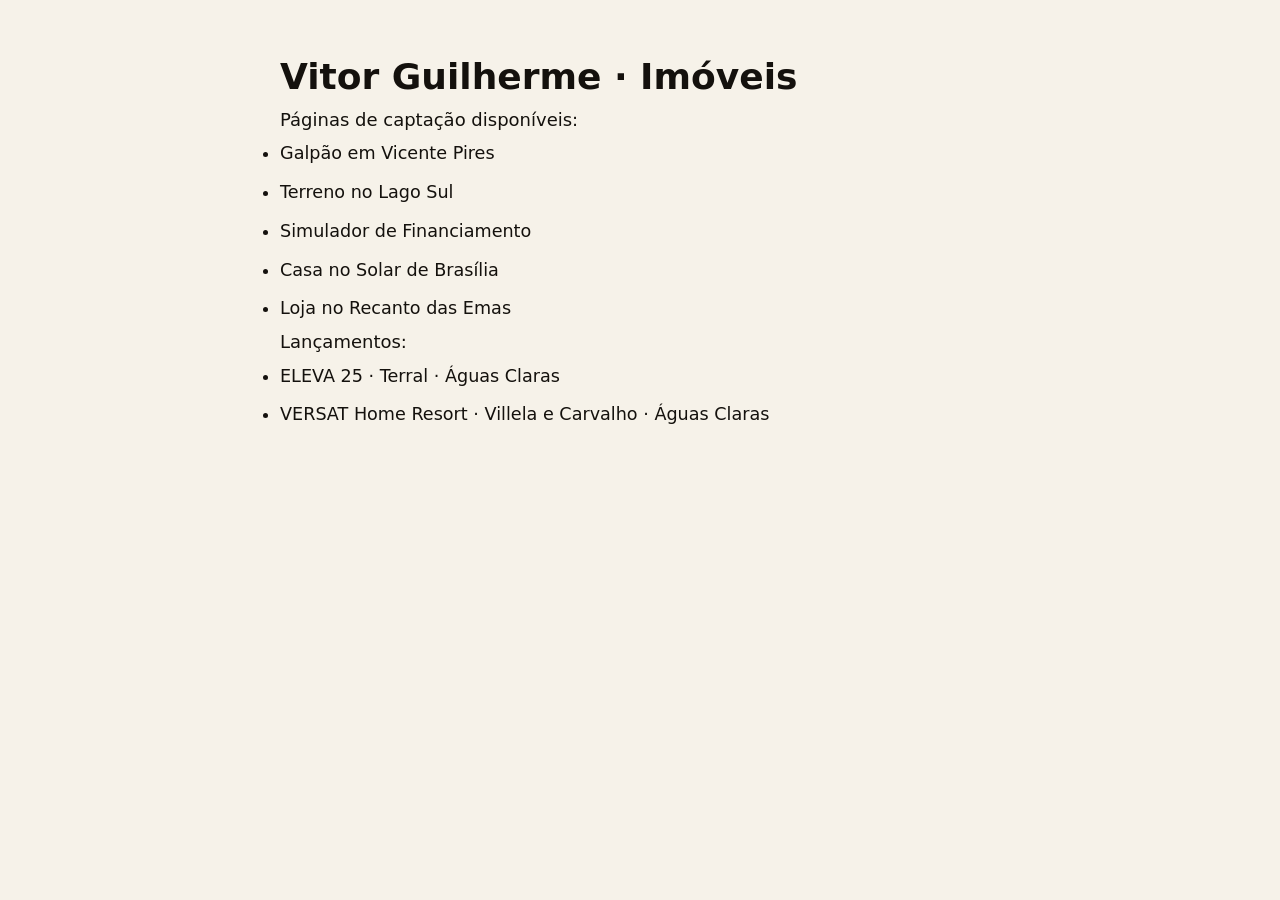
==== index.html @ 9a040f08 "LPs: mapa embed em Lago Sul/Galpao/Loja/Casa Solar + remover travessoes (—) de todas - Localizacao c" ====
<!DOCTYPE html>
<html lang="pt-BR">
<head>
  <meta charset="UTF-8">
  <meta name="viewport" content="width=device-width, initial-scale=1.0">
  <title>Vitor Guilherme · Imóveis | Landing Pages</title>
  <link rel="stylesheet" href="assets/styles.css">
</head>
<body style="max-width:760px;margin:0 auto;padding:48px 20px;font-family:'Inter',system-ui,sans-serif">
  <h1>Vitor Guilherme · Imóveis</h1>
  <p>Páginas de captação disponíveis:</p>
  <ul style="line-height:2.2;font-size:1.1rem">
    <li><a href="galpao-vicente-pires/">Galpão em Vicente Pires</a></li>
    <li><a href="terreno-lago-sul/">Terreno no Lago Sul</a></li>
    <li><a href="simulador-financiamento/">Simulador de Financiamento</a></li>
    <li><a href="casa-solar-de-brasilia/">Casa no Solar de Brasília</a></li>
    <li><a href="loja-recanto-das-emas/">Loja no Recanto das Emas</a></li>
  </ul>
  <p>Lançamentos:</p>
  <ul style="line-height:2.2;font-size:1.1rem">
    <li><a href="eleva-25/">ELEVA 25 · Terral · Águas Claras</a></li>
    <li><a href="versat/">VERSAT Home Resort · Villela e Carvalho · Águas Claras</a></li>
  </ul>
</body>
</html>
---- assets/styles.css ----
/* =========================================================================
   Vitor Guilherme — Imóveis de Brasília · Design System (Apt.vc-style LP)
   Editorial / alto padrão. Ink + cream + bronze. Mobile-first.
   Fonts: Playfair Display (display serif, alto padrão) + Inter (body).
   ========================================================================= */

:root {
  --ink:        #14110d;
  --ink-2:      #221d16;
  --cream:      #f6f2e9;
  --cream-2:    #efe7d7;
  --sand:       #e7dcc6;
  --bronze:     #b0834b;
  --bronze-2:   #caa46a;
  --bronze-ink: #6b4e26;
  --line:       rgba(20,17,13,.12);
  --line-soft:  rgba(20,17,13,.07);
  --wa:         #25d366;
  --wa-dark:    #128c7e;
  --shadow:     0 24px 60px -28px rgba(20,17,13,.45);
  --radius:     18px;
  --maxw:       1180px;
  --ease:       cubic-bezier(.22,.61,.36,1);
  --font-body:  "Inter", ui-sans-serif, system-ui, sans-serif;
  --font-disp:  "Playfair Display", Georgia, "Times New Roman", serif;
}

* { box-sizing: border-box; margin: 0; padding: 0; }
html { scroll-behavior: smooth; -webkit-text-size-adjust: 100%; }
body {
  font-family: var(--font-body);
  color: var(--ink);
  background: var(--cream);
  line-height: 1.6;
  font-size: 17px;
  overflow-x: hidden;
  -webkit-font-smoothing: antialiased;
}
img { max-width: 100%; display: block; }
a { color: inherit; text-decoration: none; }

.wrap { width: 100%; max-width: var(--maxw); margin: 0 auto; padding: 0 22px; }

/* --- Typography --- */
.display { font-family: var(--font-disp); font-weight: 600; line-height: 1.02; letter-spacing: -.01em; }
.eyebrow {
  font-size: .72rem; letter-spacing: .32em; text-transform: uppercase;
  font-weight: 700; color: var(--bronze-ink);
}
.eyebrow.on-dark { color: var(--bronze-2); }
h2.section-title { font-family: var(--font-disp); font-weight: 600; font-size: clamp(1.9rem, 5vw, 3rem); line-height: 1.05; letter-spacing: -.015em; }
.lead { font-size: clamp(1.05rem, 2.4vw, 1.25rem); color: #4c453a; max-width: 60ch; }

/* --- Top bar --- */
.topbar {
  position: fixed; top: 0; left: 0; right: 0; z-index: 60;
  display: flex; align-items: center; justify-content: space-between;
  padding: 14px 22px;
  transition: background .4s var(--ease), box-shadow .4s var(--ease), padding .4s var(--ease);
}
.topbar .brand { font-family: var(--font-disp); font-weight: 600; font-size: 1.15rem; color: #fff; letter-spacing: -.01em; }
.topbar .brand small { display:block; font-family: var(--font-body); font-weight: 600; font-size:.6rem; letter-spacing:.28em; text-transform:uppercase; opacity:.8; }
.topbar.scrolled { background: rgba(246,242,233,.92); backdrop-filter: blur(12px); box-shadow: 0 1px 0 var(--line); padding: 10px 22px; }
.topbar.scrolled .brand { color: var(--ink); }
.topbar .top-cta {
  font-size: .82rem; font-weight: 700; letter-spacing:.02em;
  color: #fff; border: 1px solid rgba(255,255,255,.55); padding: 8px 16px; border-radius: 100px;
  transition: all .3s var(--ease);
}
.topbar.scrolled .top-cta { color: var(--ink); border-color: var(--line); }
.topbar .top-cta:hover { background: var(--bronze); border-color: var(--bronze); color:#fff; }

/* --- Hero --- */
.hero {
  position: relative; min-height: 100svh; display: flex; align-items: flex-end;
  color: #fff; overflow: hidden;
  background: var(--ink);
}
.hero__bg {
  position: absolute; inset: 0; z-index: 0;
  background-size: cover; background-position: center;
  transform: scale(1.06); animation: heroZoom 18s var(--ease) forwards;
}
/* fallback gradient "photo" quando não houver imagem real */
.hero__bg.placeholder {
  background:
    radial-gradient(120% 90% at 75% 15%, rgba(202,164,106,.32), transparent 55%),
    radial-gradient(90% 80% at 20% 90%, rgba(20,17,13,.9), transparent 60%),
    linear-gradient(160deg, #2a2016 0%, #14110d 55%, #0d0b08 100%);
}
@keyframes heroZoom { to { transform: scale(1); } }
.hero__scrim {
  position: absolute; inset: 0; z-index: 1;
  background: linear-gradient(180deg, rgba(10,8,6,.55) 0%, rgba(10,8,6,.15) 35%, rgba(10,8,6,.35) 65%, rgba(10,8,6,.92) 100%);
}
.hero__inner { position: relative; z-index: 2; width: 100%; padding-bottom: clamp(40px, 9vh, 96px); padding-top: 120px; }
.hero .badge {
  display: inline-flex; align-items: center; gap: 8px;
  background: rgba(255,255,255,.1); border: 1px solid rgba(255,255,255,.2);
  padding: 7px 14px; border-radius: 100px; font-size: .74rem; font-weight: 700; letter-spacing: .06em;
  backdrop-filter: blur(6px); margin-bottom: 22px;
}
.hero .badge .dot { width: 7px; height: 7px; border-radius: 50%; background: var(--bronze-2); box-shadow: 0 0 0 4px rgba(202,164,106,.25); }
.hero h1 { font-family: var(--font-disp); font-weight: 600; font-size: clamp(2.6rem, 8.5vw, 5.4rem); line-height: .98; letter-spacing: -.02em; max-width: 15ch; text-wrap: balance; }
.hero .sub { margin-top: 20px; font-size: clamp(1.05rem, 2.6vw, 1.3rem); max-width: 46ch; color: rgba(255,255,255,.86); }
.hero .price-tag { margin-top: 26px; display: flex; align-items: baseline; gap: 12px; flex-wrap: wrap; }
.hero .price-tag .from { font-size: .8rem; letter-spacing: .14em; text-transform: uppercase; opacity: .75; }
.hero .price-tag .val { font-family: var(--font-disp); font-size: clamp(1.8rem, 5vw, 2.6rem); font-weight: 600; color: var(--bronze-2); }
.hero .hero-actions { margin-top: 32px; display: flex; gap: 14px; flex-wrap: wrap; }

.stagger > * { opacity: 0; transform: translateY(24px); animation: rise .9s var(--ease) forwards; }
.stagger > *:nth-child(1){ animation-delay:.05s } .stagger > *:nth-child(2){ animation-delay:.18s }
.stagger > *:nth-child(3){ animation-delay:.31s } .stagger > *:nth-child(4){ animation-delay:.44s }
.stagger > *:nth-child(5){ animation-delay:.57s } .stagger > *:nth-child(6){ animation-delay:.70s }
@keyframes rise { to { opacity: 1; transform: none; } }

/* --- Buttons --- */
.btn {
  display: inline-flex; align-items: center; justify-content: center; gap: 10px;
  font-weight: 700; font-size: .98rem; letter-spacing: .01em;
  padding: 15px 26px; border-radius: 100px; border: 1px solid transparent; cursor: pointer;
  transition: transform .25s var(--ease), box-shadow .25s var(--ease), background .25s var(--ease); white-space: nowrap;
}
.btn:hover { transform: translateY(-2px); }
.btn:active { transform: translateY(0); }
.btn--wa { background: var(--wa); color: #06231a; box-shadow: 0 14px 30px -12px rgba(37,211,102,.6); }
.btn--wa:hover { background: #2ee06f; }
.btn--ghost { background: rgba(255,255,255,.08); color: #fff; border-color: rgba(255,255,255,.35); backdrop-filter: blur(6px); }
.btn--ghost:hover { background: rgba(255,255,255,.16); }
.btn--solid { background: var(--ink); color: var(--cream); }
.btn--solid:hover { background: var(--ink-2); }
.btn--bronze { background: var(--bronze); color: #fff; box-shadow: 0 14px 30px -14px rgba(176,131,75,.7); }
.btn--bronze:hover { background: var(--bronze-2); }
.btn svg { width: 18px; height: 18px; }

/* --- Section base --- */
section { position: relative; }
.section-pad { padding: clamp(64px, 12vh, 128px) 0; }
.reveal { opacity: 0; transform: translateY(30px); transition: opacity .8s var(--ease), transform .8s var(--ease); }
.reveal.in { opacity: 1; transform: none; }

/* --- Specs strip --- */
.specs { background: var(--ink); color: var(--cream); }
.specs .grid {
  display: grid; grid-template-columns: repeat(2, 1fr); gap: 1px; background: rgba(255,255,255,.09);
  border-radius: var(--radius); overflow: hidden; margin-top: 0;
}
.specs .cell { background: var(--ink); padding: 26px 22px; }
.specs .cell .k { font-size: .7rem; letter-spacing: .18em; text-transform: uppercase; color: var(--bronze-2); font-weight: 700; }
.specs .cell .v { font-family: var(--font-disp); font-size: clamp(1.5rem, 4.5vw, 2.1rem); font-weight: 600; margin-top: 8px; line-height: 1; }
.specs .cell .u { font-size: .8rem; color: rgba(255,255,255,.6); margin-top: 6px; }

/* --- Intro / story --- */
.intro-grid { display: grid; gap: 34px; }
.intro-grid .big { font-family: var(--font-disp); font-weight: 500; font-size: clamp(1.5rem, 4.4vw, 2.4rem); line-height: 1.15; letter-spacing: -.01em; text-wrap: balance; }
.intro-grid .big em { font-style: italic; color: var(--bronze-ink); }
.intro-grid p { color: #4c453a; }

/* --- Diferenciais --- */
.feats { display: grid; gap: 18px; grid-template-columns: 1fr; margin-top: 44px; }
.feat {
  background: #fff; border: 1px solid var(--line-soft); border-radius: var(--radius);
  padding: 28px 26px; box-shadow: 0 1px 0 rgba(20,17,13,.03);
  transition: transform .3s var(--ease), box-shadow .3s var(--ease), border-color .3s var(--ease);
}
.feat:hover { transform: translateY(-4px); box-shadow: var(--shadow); border-color: var(--sand); }
.feat .ico { width: 46px; height: 46px; border-radius: 12px; display: grid; place-items: center;
  background: linear-gradient(150deg, var(--bronze-2), var(--bronze)); color: #fff; margin-bottom: 16px; }
.feat .ico svg { width: 22px; height: 22px; }
.feat h3 { font-family: var(--font-disp); font-weight: 600; font-size: 1.2rem; margin-bottom: 6px; }
.feat p { color: #5a5245; font-size: .95rem; }

/* --- Gallery --- */
.gallery { display: grid; gap: 12px; grid-template-columns: repeat(2, 1fr); margin-top: 40px; }
.gallery .shot {
  position: relative; aspect-ratio: 4/5; border-radius: 14px; overflow: hidden; background: var(--sand);
  background-size: cover; background-position: center; cursor: zoom-in;
}
.gallery .shot.tall { aspect-ratio: 4/5; }
.gallery .shot.wide { grid-column: span 2; aspect-ratio: 16/10; }
.gallery .shot .ph-label {
  position: absolute; inset: 0; display: grid; place-items: center; text-align: center; padding: 20px;
  color: var(--bronze-ink); background:
    repeating-linear-gradient(45deg, rgba(176,131,75,.06) 0 10px, transparent 10px 20px), var(--cream-2);
  font-size: .8rem; font-weight: 600; letter-spacing: .04em;
}
.gallery .shot .ph-label span { display:block; font-family: var(--font-disp); font-size: 1.05rem; margin-bottom: 4px; color: var(--ink); }

/* --- Location --- */
.loc { background: var(--ink-2); color: var(--cream); }
.loc .cols { display: grid; gap: 34px; }
.loc .pin { display: flex; gap: 14px; align-items: flex-start; margin-bottom: 18px; }
.loc .pin svg { width: 22px; height: 22px; color: var(--bronze-2); flex: none; margin-top: 2px; }
.loc .pin b { font-family: var(--font-disp); font-weight: 600; }
.loc .pin span { display: block; color: rgba(255,255,255,.66); font-size: .92rem; }
.loc .map {
  border-radius: var(--radius); overflow: hidden; min-height: 300px; border: 1px solid rgba(255,255,255,.12);
  background:
    radial-gradient(60% 60% at 60% 40%, rgba(202,164,106,.18), transparent 70%),
    linear-gradient(160deg, #201a13, #14110d);
  display: grid; place-items: center; text-align: center; color: rgba(255,255,255,.6); padding: 30px;
}

/* --- Broker card / CTA --- */
.broker { background: var(--cream); }
.broker .card {
  background: #fff; border: 1px solid var(--line-soft); border-radius: 24px; overflow: hidden;
  box-shadow: var(--shadow); display: grid; grid-template-columns: 1fr;
}
.broker .card .photo {
  min-height: 260px; background:
    radial-gradient(80% 80% at 50% 20%, rgba(202,164,106,.35), transparent 60%),
    linear-gradient(160deg, #2a2016, #14110d);
  display: grid; place-items: center; color: var(--cream); text-align: center; padding: 30px;
}
.broker .card .photo .avatar {
  width: 92px; height: 92px; border-radius: 50%; background: linear-gradient(150deg, var(--bronze-2), var(--bronze));
  display: grid; place-items: center; font-family: var(--font-disp); font-size: 2rem; color: #fff; margin: 0 auto 14px;
}
.broker .card .body { padding: 34px 30px; }
.broker .card .body .name { font-family: var(--font-disp); font-size: 1.6rem; font-weight: 600; }
.broker .card .body .role { color: var(--bronze-ink); font-weight: 700; font-size: .82rem; letter-spacing: .1em; text-transform: uppercase; margin-top: 4px; }
.broker .card .body p { color: #5a5245; margin: 16px 0 24px; }
.broker .trust { display: flex; gap: 22px; flex-wrap: wrap; margin-top: 20px; }
.broker .trust .t .n { font-family: var(--font-disp); font-size: 1.6rem; font-weight: 600; color: var(--ink); }
.broker .trust .t .l { font-size: .78rem; color: #6a6153; }

/* --- Final CTA band --- */
.cta-band {
  background: linear-gradient(150deg, #2a2016 0%, #14110d 60%, #0d0b08 100%); color: #fff; text-align: center;
}
.cta-band h2 { font-family: var(--font-disp); font-weight: 600; font-size: clamp(2rem, 6vw, 3.4rem); line-height: 1.02; letter-spacing: -.02em; max-width: 18ch; margin: 0 auto; text-wrap: balance; }
.cta-band p { color: rgba(255,255,255,.7); margin: 18px auto 34px; max-width: 46ch; }

/* --- Footer --- */
footer.ft { background: var(--ink); color: rgba(255,255,255,.55); padding: 40px 0; font-size: .85rem; }
footer.ft .row { display: flex; flex-direction: column; gap: 14px; }
footer.ft .brand { font-family: var(--font-disp); color: #fff; font-size: 1.2rem; }
footer.ft a { color: var(--bronze-2); }
footer.ft .disclaimer { font-size: .74rem; color: rgba(255,255,255,.32); line-height: 1.5; }

/* --- Sticky mobile WhatsApp bar --- */
.wa-fab {
  position: fixed; z-index: 70; right: 18px; bottom: 18px;
  width: 60px; height: 60px; border-radius: 50%; background: var(--wa); color: #06231a;
  display: grid; place-items: center; box-shadow: 0 16px 34px -12px rgba(37,211,102,.7);
  animation: pulse 2.6s infinite; transition: transform .25s var(--ease);
}
.wa-fab:hover { transform: scale(1.07); }
.wa-fab svg { width: 30px; height: 30px; }
@keyframes pulse { 0%,100% { box-shadow: 0 16px 34px -12px rgba(37,211,102,.7), 0 0 0 0 rgba(37,211,102,.4); } 50% { box-shadow: 0 16px 34px -12px rgba(37,211,102,.7), 0 0 0 14px rgba(37,211,102,0); } }

/* --- Simulador --- */
.sim { background: var(--cream); }
.sim .panel {
  background: #fff; border: 1px solid var(--line-soft); border-radius: 24px; box-shadow: var(--shadow);
  overflow: hidden; display: grid; grid-template-columns: 1fr;
}
.sim .panel { min-width: 0; }
.sim .form, .sim .result { min-width: 0; }
.sim .form input, .sim .form select { min-width: 0; }
.sim .result .btn { white-space: normal; text-align: center; }
.sim .form { padding: 32px 28px; }
.sim .form label { display: block; font-weight: 700; font-size: .9rem; margin: 18px 0 8px; }
.sim .form label:first-of-type { margin-top: 0; }
.sim .form input, .sim .form select {
  width: 100%; padding: 15px 16px; font-size: 1.05rem; font-family: var(--font-body);
  border: 1px solid var(--line); border-radius: 12px; background: var(--cream); color: var(--ink);
  transition: border-color .2s var(--ease), box-shadow .2s var(--ease);
}
.sim .form input:focus, .sim .form select:focus { outline: none; border-color: var(--bronze); box-shadow: 0 0 0 4px rgba(176,131,75,.15); }
.sim .form .hint { font-size: .78rem; color: #8a8172; margin-top: 6px; }
.sim .result {
  background: linear-gradient(160deg, #2a2016, #14110d); color: #fff; padding: 34px 28px; display: flex; flex-direction: column; justify-content: center;
}
.sim .result .k { font-size: .74rem; letter-spacing: .18em; text-transform: uppercase; color: var(--bronze-2); font-weight: 700; }
.sim .result .v { font-family: var(--font-disp); font-size: clamp(2.2rem, 8vw, 3.2rem); font-weight: 600; line-height: 1; margin: 10px 0; }
.sim .result .row2 { display: flex; gap: 26px; margin: 18px 0; flex-wrap: wrap; }
.sim .result .row2 .k2 { font-size: .72rem; letter-spacing: .12em; text-transform: uppercase; color: rgba(255,255,255,.55); }
.sim .result .row2 .v2 { font-family: var(--font-disp); font-size: 1.5rem; font-weight: 600; }
.sim .result .muted { color: rgba(255,255,255,.6); font-size: .82rem; margin-top: 8px; }
.sim .result .btn { margin-top: 22px; }

/* --- Lightbox --- */
.lb { position: fixed; inset: 0; z-index: 100; background: rgba(10,8,6,.94); display: none; place-items: center; padding: 24px; }
.lb.open { display: grid; }
.lb .lb-inner { max-width: 90vw; max-height: 88vh; }
.lb img { max-width: 90vw; max-height: 88vh; border-radius: 12px; }
.lb .close { position: absolute; top: 20px; right: 24px; color: #fff; font-size: 2rem; cursor: pointer; line-height: 1; }

/* =======================  RESPONSIVE  ======================= */
@media (min-width: 720px) {
  .specs .grid { grid-template-columns: repeat(4, 1fr); }
  .feats { grid-template-columns: repeat(3, 1fr); }
  .intro-grid { grid-template-columns: 1.3fr 1fr; align-items: start; gap: 60px; }
  .loc .cols { grid-template-columns: 1fr 1.1fr; align-items: center; }
  .broker .card { grid-template-columns: .8fr 1.2fr; }
  .broker .card .photo { min-height: 100%; }
  .sim .panel { grid-template-columns: 1fr 1fr; }
  .gallery { grid-template-columns: repeat(3, 1fr); }
  .gallery .shot.wide { grid-column: span 2; }
}
@media (min-width: 980px) {
  body { font-size: 18px; }
  .wa-fab { display: none; } /* desktop usa CTAs inline */
}
@media (prefers-reduced-motion: reduce) {
  * { animation: none !important; transition: none !important; }
  .hero__bg { transform: none; }
}

/* =========================================================================
   v2 (ago/2026) — Foto real do corretor + Template de LANÇAMENTO
   Classes abaixo são aditivas: não alteram as 6 LPs de imóvel avulso.
   ========================================================================= */

/* --- Broker: foto real --- */
.broker .card .photo .avatar--img {
  width: 148px; height: 148px; object-fit: cover; object-position: center 20%;
  background: none; padding: 0; border: 3px solid var(--bronze-2);
  box-shadow: 0 0 0 6px rgba(202,164,106,.18), 0 18px 40px -18px rgba(0,0,0,.7);
}
.broker .card .photo .creci { font-size: .72rem; letter-spacing: .14em; text-transform: uppercase; opacity: .55; margin-top: 8px; }

/* --- Footer: faixa do corretor responsável (todas as páginas) --- */
footer.ft .ft-broker {
  display: flex; align-items: center; gap: 14px; padding: 18px 0; margin-bottom: 6px;
  border-bottom: 1px solid rgba(255,255,255,.08);
}
footer.ft .ft-broker img { width: 52px; height: 52px; border-radius: 50%; object-fit: cover; object-position: center 20%; border: 2px solid var(--bronze-2); flex: none; }
footer.ft .ft-broker .who { line-height: 1.35; }
footer.ft .ft-broker .who b { display: block; color: #fff; font-family: var(--font-disp); font-size: 1.05rem; font-weight: 600; }
footer.ft .ft-broker .who span { font-size: .8rem; color: rgba(255,255,255,.55); }
footer.ft .ft-broker .ft-wa {
  margin-left: auto; display: inline-flex; align-items: center; gap: 8px; white-space: nowrap;
  font-size: .82rem; font-weight: 700; color: #06231a !important; background: var(--wa);
  padding: 9px 14px; border-radius: 100px; transition: background .25s var(--ease);
}
footer.ft .ft-broker .ft-wa:hover { background: #2ee06f; }
footer.ft .ft-broker .ft-wa svg { width: 16px; height: 16px; }
@media (max-width: 520px) { footer.ft .ft-broker { flex-wrap: wrap; } footer.ft .ft-broker .ft-wa { margin-left: 0; width: 100%; justify-content: center; } }

/* --- Hero de lançamento: linha de metadados --- */
.hero .meta { margin-top: 26px; display: flex; flex-wrap: wrap; gap: 10px 26px; }
.hero .meta .m { display: flex; flex-direction: column; gap: 2px; }
.hero .meta .m .k { font-size: .68rem; letter-spacing: .18em; text-transform: uppercase; opacity: .65; font-weight: 700; }
.hero .meta .m .v { font-family: var(--font-disp); font-size: clamp(1.15rem, 3vw, 1.5rem); font-weight: 600; color: var(--bronze-2); line-height: 1.1; }
.hero .dev-line { margin-top: 18px; font-size: .78rem; letter-spacing: .06em; color: rgba(255,255,255,.6); }
.hero .dev-line b { color: rgba(255,255,255,.85); font-weight: 600; }

/* --- Lazer / amenidades (chips) --- */
.amen { display: grid; grid-template-columns: repeat(2, 1fr); gap: 10px; margin-top: 34px; }
.amen .a {
  display: flex; align-items: center; gap: 12px; padding: 14px 16px;
  background: #fff; border: 1px solid var(--line-soft); border-radius: 14px; font-size: .92rem; font-weight: 600; color: var(--ink);
  transition: transform .3s var(--ease), border-color .3s var(--ease);
}
.amen .a:hover { transform: translateY(-2px); border-color: var(--sand); }
.amen .a i { width: 30px; height: 30px; border-radius: 9px; flex: none; display: grid; place-items: center;
  background: linear-gradient(150deg, var(--bronze-2), var(--bronze)); color: #fff; font-style: normal; }
.amen .a i svg { width: 16px; height: 16px; }
@media (min-width: 720px) { .amen { grid-template-columns: repeat(3, 1fr); } }
@media (min-width: 980px) { .amen { grid-template-columns: repeat(4, 1fr); } }

/* --- Plantas / tipologias --- */
.plans { display: grid; gap: 16px; grid-template-columns: 1fr; margin-top: 40px; }
.plan {
  background: #fff; border: 1px solid var(--line-soft); border-radius: var(--radius); overflow: hidden;
  display: flex; flex-direction: column; transition: transform .3s var(--ease), box-shadow .3s var(--ease);
}
.plan:hover { transform: translateY(-4px); box-shadow: var(--shadow); }
.plan .pimg { aspect-ratio: 4/3; background: var(--cream-2) center/cover no-repeat; border-bottom: 1px solid var(--line-soft); }
.plan .pimg.ph { display: grid; place-items: center; color: var(--bronze-ink); font-size: .78rem; font-weight: 700; letter-spacing: .1em; text-transform: uppercase;
  background: repeating-linear-gradient(45deg, rgba(176,131,75,.06) 0 10px, transparent 10px 20px), var(--cream-2); }
.plan .pbody { padding: 22px 22px 24px; display: flex; flex-direction: column; flex: 1; }
.plan .ptag { font-size: .7rem; letter-spacing: .2em; text-transform: uppercase; font-weight: 700; color: var(--bronze-ink); }
.plan h3 { font-family: var(--font-disp); font-weight: 600; font-size: 1.35rem; margin-top: 6px; line-height: 1.1; }
.plan .pspecs { display: flex; flex-wrap: wrap; gap: 6px 16px; margin-top: 12px; font-size: .88rem; color: #5a5245; }
.plan .pspecs b { color: var(--ink); font-weight: 700; }
.plan .pprice { margin-top: 16px; padding-top: 14px; border-top: 1px solid var(--line-soft); display: flex; align-items: baseline; gap: 8px; flex-wrap: wrap; }
.plan .pprice .k { font-size: .7rem; letter-spacing: .14em; text-transform: uppercase; color: #8a8172; font-weight: 700; }
.plan .pprice .v { font-family: var(--font-disp); font-weight: 600; font-size: 1.3rem; color: var(--bronze-ink); }
.plan .pcta { margin-top: auto; padding-top: 18px; }
.plan .pcta .btn { width: 100%; padding: 12px 18px; font-size: .9rem; }
.plan.featured { border-color: var(--bronze-2); box-shadow: 0 0 0 1px var(--bronze-2) inset; }
.plan.featured .ptag::after { content: " · mais procurada"; color: var(--bronze); }
@media (min-width: 720px) { .plans { grid-template-columns: repeat(2, 1fr); } }
@media (min-width: 980px) { .plans { grid-template-columns: repeat(3, 1fr); } }
.plans-note { margin-top: 16px; font-size: .8rem; color: #8a8172; }

/* --- Cronograma / status da obra --- */
.timeline { display: grid; gap: 0; grid-template-columns: 1fr; margin-top: 36px; border: 1px solid rgba(255,255,255,.1); border-radius: var(--radius); overflow: hidden; }
.timeline .tl { padding: 22px 22px; background: rgba(255,255,255,.03); border-bottom: 1px solid rgba(255,255,255,.08); display: flex; gap: 16px; align-items: flex-start; }
.timeline .tl:last-child { border-bottom: 0; }
.timeline .tl .dot { width: 12px; height: 12px; border-radius: 50%; background: var(--bronze-2); flex: none; margin-top: 7px; box-shadow: 0 0 0 5px rgba(202,164,106,.18); }
.timeline .tl.done .dot { background: var(--wa); box-shadow: 0 0 0 5px rgba(37,211,102,.18); }
.timeline .tl .when { font-size: .7rem; letter-spacing: .18em; text-transform: uppercase; color: var(--bronze-2); font-weight: 700; }
.timeline .tl .what { font-family: var(--font-disp); font-size: 1.15rem; font-weight: 600; margin-top: 4px; }
.timeline .tl .why { font-size: .85rem; color: rgba(255,255,255,.6); margin-top: 4px; }
@media (min-width: 720px) { .timeline { grid-template-columns: repeat(3, 1fr); } .timeline .tl { border-bottom: 0; border-right: 1px solid rgba(255,255,255,.08); } .timeline .tl:last-child { border-right: 0; } }

/* --- Localização com mapa real --- */
.loc .map iframe { width: 100%; height: 100%; min-height: 320px; border: 0; display: block; filter: saturate(.85) contrast(1.05); }
.loc .map.has-iframe { padding: 0; display: block; }
.loc .pins { margin-top: 22px; }

/* --- Formulário de interesse (abre WhatsApp com a mensagem pronta) --- */
.lead { background: var(--cream-2); }
.lead .panel {
  background: #fff; border: 1px solid var(--line-soft); border-radius: 24px; box-shadow: var(--shadow);
  overflow: hidden; display: grid; grid-template-columns: 1fr;
}
.lead .side {
  background: linear-gradient(160deg, #2a2016, #14110d); color: #fff; padding: 34px 28px;
  display: flex; flex-direction: column; justify-content: center; gap: 14px;
}
.lead .side .who { display: flex; align-items: center; gap: 14px; }
.lead .side .who img { width: 64px; height: 64px; border-radius: 50%; object-fit: cover; object-position: center 20%; border: 2px solid var(--bronze-2); }
.lead .side .who b { display: block; font-family: var(--font-disp); font-size: 1.25rem; font-weight: 600; }
.lead .side .who span { font-size: .8rem; color: rgba(255,255,255,.6); }
.lead .side p { color: rgba(255,255,255,.72); font-size: .95rem; }
.lead .side ul { list-style: none; display: grid; gap: 8px; margin-top: 6px; }
.lead .side li { display: flex; gap: 10px; font-size: .9rem; color: rgba(255,255,255,.85); }
.lead .side li::before { content: "—"; color: var(--bronze-2); }
.lead form { padding: 32px 28px; }
.lead form label { display: block; font-weight: 700; font-size: .9rem; margin: 18px 0 8px; }
.lead form label:first-of-type { margin-top: 0; }
.lead form input, .lead form select {
  width: 100%; min-width: 0; padding: 15px 16px; font-size: 1.02rem; font-family: var(--font-body);
  border: 1px solid var(--line); border-radius: 12px; background: var(--cream); color: var(--ink);
  transition: border-color .2s var(--ease), box-shadow .2s var(--ease);
}
.lead form input:focus, .lead form select:focus { outline: none; border-color: var(--bronze); box-shadow: 0 0 0 4px rgba(176,131,75,.15); }
.lead form .btn { width: 100%; margin-top: 22px; white-space: normal; }
.lead form .fine { font-size: .76rem; color: #8a8172; margin-top: 12px; text-align: center; }
@media (min-width: 720px) { .lead .panel { grid-template-columns: .9fr 1.1fr; } }

/* --- Faixa incorporadora/construtora --- */
.devs { display: flex; flex-wrap: wrap; gap: 10px 28px; align-items: center; margin-top: 28px; font-size: .8rem; color: #6a6153; }
.devs b { color: var(--ink); font-weight: 700; }

/* --- Hero com scrim reforçado (fotos claras / muito detalhe → legibilidade) --- */
/* opt-in via class .hero--dim na <section class="hero">. Feedback Vitor: texto embaralhado sobre foto clara. */
.hero--dim .hero__scrim {
  background:
    linear-gradient(180deg, rgba(10,8,6,.66) 0%, rgba(10,8,6,.32) 34%, rgba(10,8,6,.55) 66%, rgba(10,8,6,.96) 100%);
}
.hero--dim .hero__inner::before {
  content: ""; position: absolute; inset: auto 0 0 0; height: 78%; z-index: -1;
  background: radial-gradient(120% 90% at 22% 100%, rgba(10,8,6,.7), transparent 62%);
  pointer-events: none;
}
.hero--dim .hero h1, .hero--dim h1 { text-shadow: 0 2px 24px rgba(10,8,6,.45); }
.hero--dim .sub { text-shadow: 0 1px 14px rgba(10,8,6,.5); }
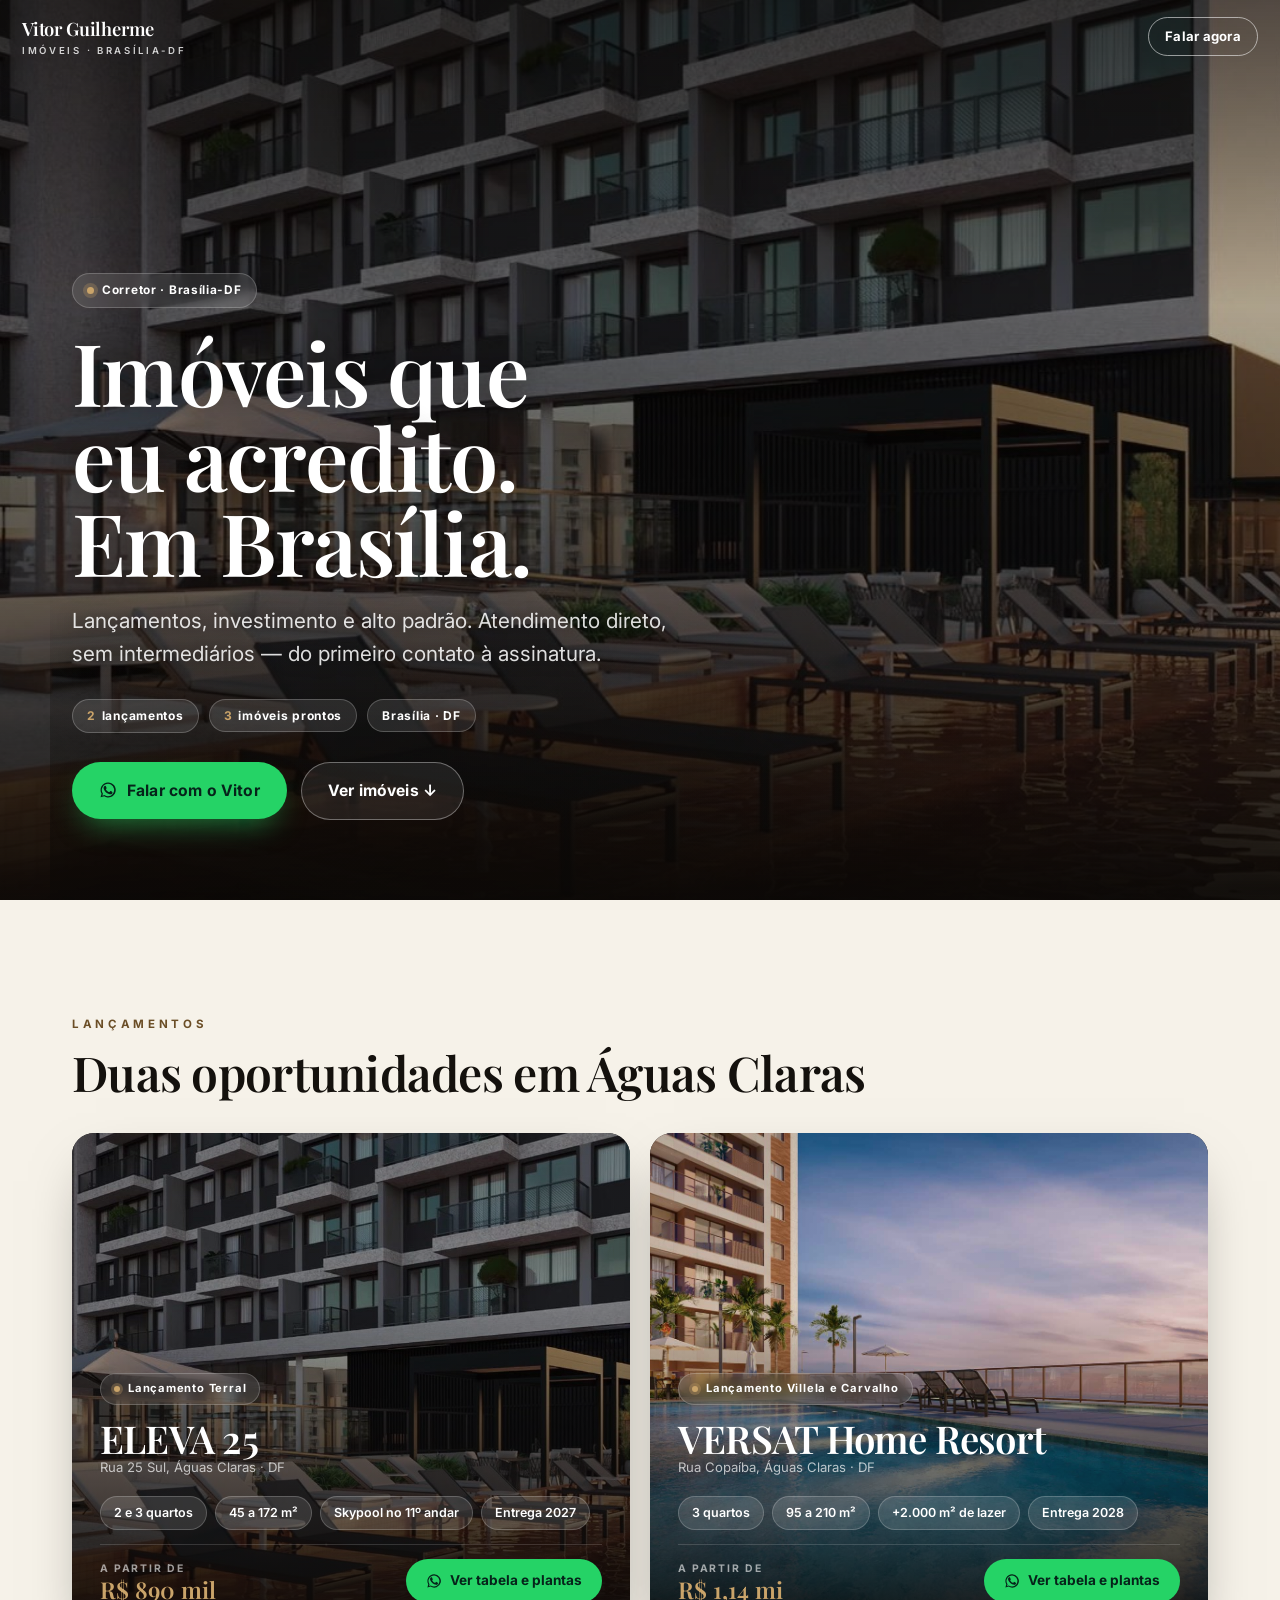
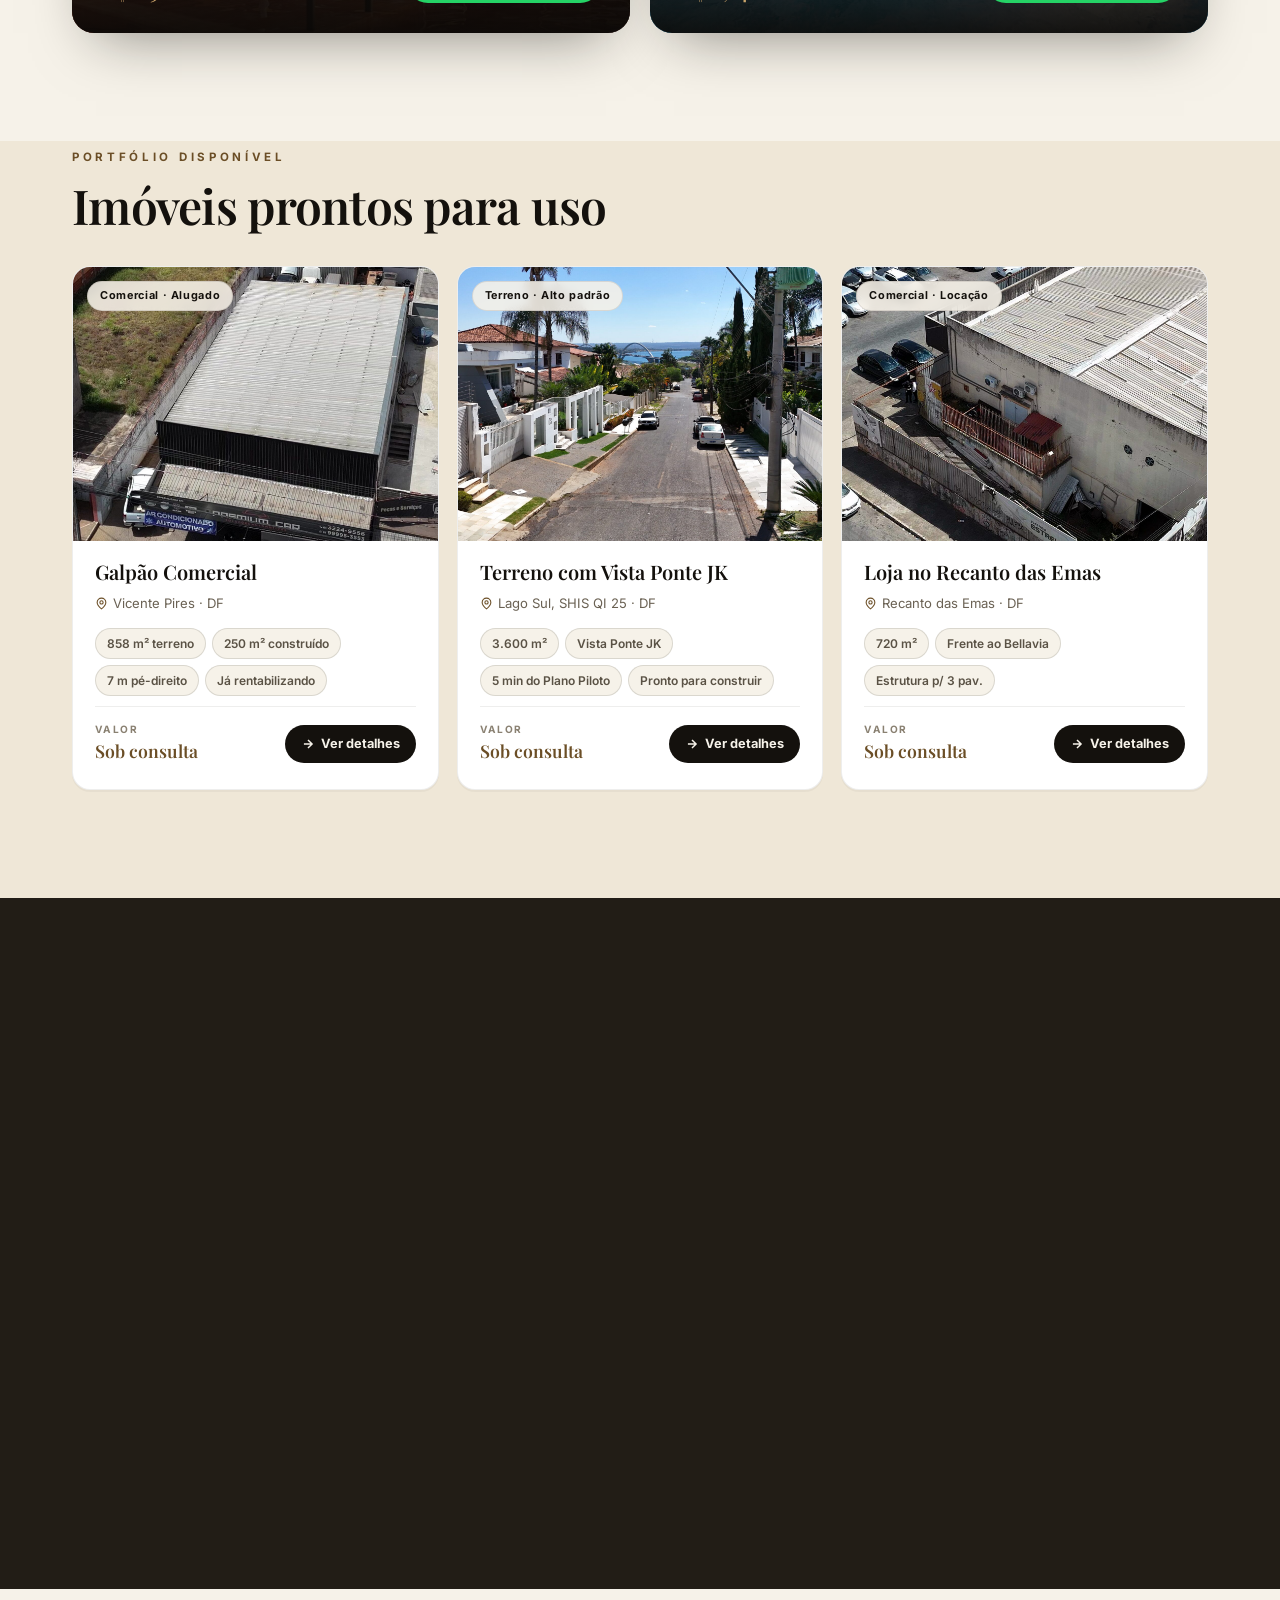
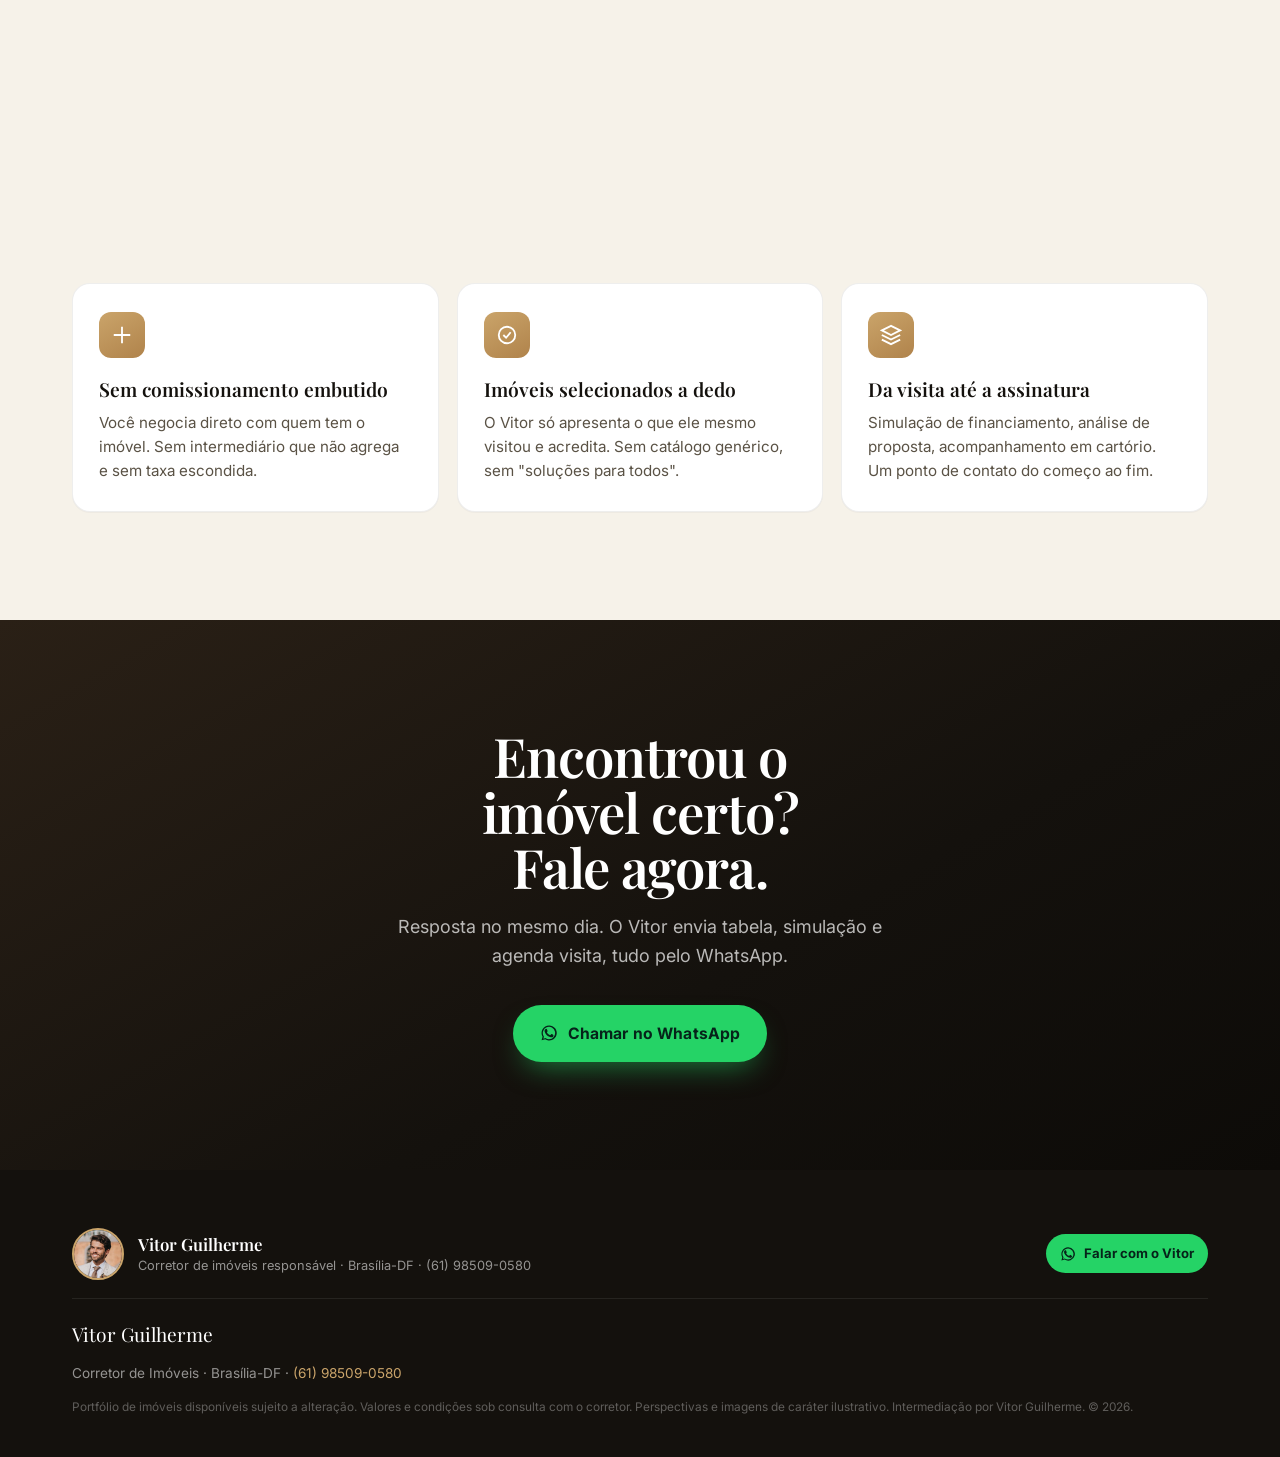
==== commit 7da26a6e: "feat: landing page principal do portfólio — estrutura apto.vc Substitui o index.html minimalista por" ====
--- a/index.html
+++ b/index.html
@@ -1,25 +1,486 @@
 <!DOCTYPE html>
 <html lang="pt-BR">
 <head>
-  <meta charset="UTF-8">
-  <meta name="viewport" content="width=device-width, initial-scale=1.0">
-  <title>Vitor Guilherme · Imóveis | Landing Pages</title>
-  <link rel="stylesheet" href="assets/styles.css">
+<meta charset="UTF-8" />
+<meta name="viewport" content="width=device-width, initial-scale=1.0" />
+<title>Vitor Guilherme · Corretor de Imóveis em Brasília-DF</title>
+<meta name="description" content="Vitor Guilherme — corretor de imóveis em Brasília-DF. Lançamentos ELEVA 25 e VERSAT Home Resort em Águas Claras, galpão em Vicente Pires, terreno no Lago Sul e loja no Recanto das Emas. Atendimento direto pelo WhatsApp." />
+<meta property="og:title" content="Vitor Guilherme · Corretor de Imóveis em Brasília" />
+<meta property="og:description" content="Lançamentos e portfólio em Brasília-DF. Atendimento direto, sem intermediários." />
+<meta property="og:type" content="website" />
+<meta property="og:image" content="https://oguidomingos.github.io/vitor-guilherme-lps/eleva-25/img/r-skypool.jpg" />
+<link rel="preconnect" href="https://fonts.googleapis.com" />
+<link rel="preconnect" href="https://fonts.gstatic.com" crossorigin />
+<link href="https://fonts.googleapis.com/css2?family=Playfair+Display:ital,wght@0,400;0,500;0,600;0,700;0,800;0,900;1,400;1,500;1,600&family=Inter:wght@400;500;600;700;800&display=swap" rel="stylesheet" />
+<link rel="stylesheet" href="assets/styles.css" />
+<style>
+/* ---- PORTFOLIO PAGE (home) ---- */
+
+/* Hero badge/meta row */
+.hero .tag-row { display: flex; flex-wrap: wrap; gap: 10px; margin-top: 28px; }
+.hero .tag-row .tag {
+  display: inline-flex; align-items: center; gap: 6px;
+  padding: 6px 14px; border-radius: 100px; font-size: .75rem; font-weight: 700; letter-spacing: .06em;
+  background: rgba(255,255,255,.1); border: 1px solid rgba(255,255,255,.22); backdrop-filter: blur(6px); color: #fff;
+}
+.hero .tag-row .tag b { color: var(--bronze-2); }
+
+/* Section headings */
+.sec-head { display: flex; align-items: flex-end; justify-content: space-between; flex-wrap: wrap; gap: 16px; margin-bottom: 36px; }
+.sec-head .txt { }
+.sec-head .see-all { font-size: .82rem; font-weight: 700; letter-spacing: .04em; color: var(--bronze-ink); text-decoration: underline; text-underline-offset: 3px; }
+
+/* ---- Featured launch cards (Eleva + Versat) ---- */
+.launches { display: grid; gap: 20px; }
+
+.lcard {
+  position: relative; border-radius: 22px; overflow: hidden;
+  background: var(--ink); color: #fff;
+  display: grid; grid-template-rows: 1fr auto;
+  text-decoration: none;
+  box-shadow: 0 24px 56px -24px rgba(20,17,13,.5);
+  transition: transform .35s var(--ease), box-shadow .35s var(--ease);
+  min-height: 420px;
+}
+.lcard:hover { transform: translateY(-5px); box-shadow: 0 36px 70px -24px rgba(20,17,13,.6); }
+
+.lcard__bg {
+  position: absolute; inset: 0;
+  background-size: cover; background-position: center;
+  transition: transform 6s var(--ease);
+}
+.lcard:hover .lcard__bg { transform: scale(1.04); }
+
+.lcard__scrim {
+  position: absolute; inset: 0;
+  background: linear-gradient(180deg, rgba(10,8,6,.18) 0%, rgba(10,8,6,.1) 35%, rgba(10,8,6,.55) 65%, rgba(10,8,6,.95) 100%);
+}
+.lcard__body {
+  position: relative; z-index: 2;
+  padding: 26px 28px 30px;
+  display: flex; flex-direction: column; gap: 14px;
+  align-self: end;
+}
+.lcard__badge {
+  display: inline-flex; align-items: center; gap: 8px;
+  background: rgba(255,255,255,.1); border: 1px solid rgba(255,255,255,.2);
+  padding: 6px 13px; border-radius: 100px; font-size: .7rem; font-weight: 700; letter-spacing: .07em;
+  backdrop-filter: blur(6px); align-self: flex-start;
+}
+.lcard__badge .dot { width: 6px; height: 6px; border-radius: 50%; background: var(--bronze-2); box-shadow: 0 0 0 3px rgba(202,164,106,.3); }
+.lcard__name { font-family: var(--font-disp); font-size: clamp(1.7rem, 4.5vw, 2.4rem); font-weight: 600; line-height: 1; letter-spacing: -.02em; }
+.lcard__loc { font-size: .82rem; color: rgba(255,255,255,.7); }
+.lcard__chips { display: flex; flex-wrap: wrap; gap: 8px; margin-top: 4px; }
+.lcard__chip {
+  padding: 6px 13px; border-radius: 100px; font-size: .78rem; font-weight: 600;
+  background: rgba(255,255,255,.12); border: 1px solid rgba(255,255,255,.2);
+}
+.lcard__chip.price { background: var(--bronze); border-color: transparent; }
+.lcard__foot {
+  display: flex; align-items: center; justify-content: space-between; flex-wrap: wrap; gap: 12px;
+  padding-top: 14px; border-top: 1px solid rgba(255,255,255,.15);
+}
+.lcard__foot .price-from { }
+.lcard__foot .price-from .k { font-size: .65rem; letter-spacing: .18em; text-transform: uppercase; color: rgba(255,255,255,.6); font-weight: 700; }
+.lcard__foot .price-from .v { font-family: var(--font-disp); font-size: 1.45rem; font-weight: 600; color: var(--bronze-2); line-height: 1; }
+.lcard__cta {
+  display: inline-flex; align-items: center; gap: 8px;
+  padding: 11px 20px; border-radius: 100px; font-size: .85rem; font-weight: 700;
+  background: var(--wa); color: #06231a;
+  transition: background .25s var(--ease);
+  white-space: nowrap;
+}
+.lcard__cta:hover { background: #2ee06f; }
+.lcard__cta svg { width: 16px; height: 16px; }
+
+/* ---- Portfolio grid (smaller cards: galpão, terreno, loja) ---- */
+.portfolio-grid { display: grid; gap: 18px; }
+
+.pcard {
+  border-radius: 18px; overflow: hidden;
+  background: #fff; border: 1px solid var(--line-soft);
+  display: flex; flex-direction: column;
+  text-decoration: none; color: var(--ink);
+  transition: transform .3s var(--ease), box-shadow .3s var(--ease), border-color .3s var(--ease);
+  box-shadow: 0 2px 0 rgba(20,17,13,.04);
+}
+.pcard:hover { transform: translateY(-4px); box-shadow: var(--shadow); border-color: var(--sand); }
+
+.pcard__img {
+  aspect-ratio: 4/3; background: var(--cream-2) center/cover no-repeat;
+  position: relative;
+}
+.pcard__img .badge {
+  position: absolute; top: 14px; left: 14px;
+  display: inline-flex; align-items: center; gap: 6px;
+  padding: 5px 12px; border-radius: 100px; font-size: .68rem; font-weight: 700; letter-spacing: .06em;
+  background: rgba(246,242,233,.88); color: var(--ink); backdrop-filter: blur(4px);
+  border: 1px solid rgba(20,17,13,.1);
+}
+.pcard__img .badge--launch { background: rgba(176,131,75,.9); color: #fff; border-color: transparent; }
+
+.pcard__body { padding: 20px 22px 22px; display: flex; flex-direction: column; flex: 1; gap: 10px; }
+.pcard__name { font-family: var(--font-disp); font-size: 1.25rem; font-weight: 600; line-height: 1.1; }
+.pcard__loc { font-size: .82rem; color: #6a6153; display: flex; align-items: center; gap: 5px; }
+.pcard__loc svg { width: 13px; height: 13px; color: var(--bronze-ink); flex: none; }
+.pcard__specs { display: flex; flex-wrap: wrap; gap: 6px; margin-top: 4px; }
+.pcard__spec {
+  padding: 5px 11px; border-radius: 100px; font-size: .75rem; font-weight: 600;
+  background: var(--cream); border: 1px solid var(--line); color: #5a5245;
+}
+.pcard__foot { display: flex; align-items: center; justify-content: space-between; flex-wrap: wrap; gap: 10px; margin-top: auto; padding-top: 14px; border-top: 1px solid var(--line-soft); }
+.pcard__price .k { font-size: .63rem; letter-spacing: .14em; text-transform: uppercase; color: #8a8172; font-weight: 700; display: block; }
+.pcard__price .v { font-family: var(--font-disp); font-size: 1.1rem; font-weight: 600; color: var(--bronze-ink); }
+.pcard__btn {
+  display: inline-flex; align-items: center; gap: 6px;
+  padding: 9px 16px; border-radius: 100px; font-size: .8rem; font-weight: 700;
+  background: var(--ink); color: var(--cream);
+  white-space: nowrap;
+  transition: background .25s var(--ease);
+}
+.pcard__btn:hover { background: var(--ink-2); }
+.pcard__btn svg { width: 14px; height: 14px; }
+
+/* --- About / diferencial strip --- */
+.about-strip { background: var(--ink-2); color: var(--cream); }
+.about-strip .inner { display: grid; gap: 40px; align-items: center; }
+.about-strip .broker-photo {
+  display: flex; flex-direction: column; align-items: center; gap: 14px;
+  background: rgba(255,255,255,.04); border: 1px solid rgba(255,255,255,.1);
+  border-radius: 22px; padding: 32px 24px; text-align: center;
+}
+.about-strip .broker-photo img { width: 110px; height: 110px; border-radius: 50%; object-fit: cover; object-position: center 20%; border: 3px solid var(--bronze-2); box-shadow: 0 0 0 6px rgba(202,164,106,.18); }
+.about-strip .broker-photo strong { font-family: var(--font-disp); font-size: 1.3rem; color: #fff; }
+.about-strip .broker-photo span { font-size: .78rem; color: rgba(255,255,255,.55); }
+.about-strip .broker-text h2 { font-family: var(--font-disp); font-size: clamp(1.8rem, 4.5vw, 2.6rem); font-weight: 600; line-height: 1.05; letter-spacing: -.02em; }
+.about-strip .broker-text p { color: rgba(255,255,255,.72); margin-top: 16px; max-width: 54ch; }
+.about-strip .trust-row { display: flex; flex-wrap: wrap; gap: 22px; margin-top: 28px; }
+.about-strip .trust-row .t .n { font-family: var(--font-disp); font-size: 2rem; font-weight: 600; color: var(--bronze-2); line-height: 1; }
+.about-strip .trust-row .t .l { font-size: .78rem; color: rgba(255,255,255,.55); margin-top: 3px; }
+
+@media (min-width: 640px) {
+  .launches { grid-template-columns: 1fr 1fr; }
+}
+@media (min-width: 720px) {
+  .portfolio-grid { grid-template-columns: repeat(3, 1fr); }
+  .about-strip .inner { grid-template-columns: auto 1fr; }
+}
+@media (min-width: 980px) {
+  .lcard { min-height: 500px; }
+}
+</style>
 </head>
-<body style="max-width:760px;margin:0 auto;padding:48px 20px;font-family:'Inter',system-ui,sans-serif">
-  <h1>Vitor Guilherme · Imóveis</h1>
-  <p>Páginas de captação disponíveis:</p>
-  <ul style="line-height:2.2;font-size:1.1rem">
-    <li><a href="galpao-vicente-pires/">Galpão em Vicente Pires</a></li>
-    <li><a href="terreno-lago-sul/">Terreno no Lago Sul</a></li>
-    <li><a href="simulador-financiamento/">Simulador de Financiamento</a></li>
-    <li><a href="casa-solar-de-brasilia/">Casa no Solar de Brasília</a></li>
-    <li><a href="loja-recanto-das-emas/">Loja no Recanto das Emas</a></li>
-  </ul>
-  <p>Lançamentos:</p>
-  <ul style="line-height:2.2;font-size:1.1rem">
-    <li><a href="eleva-25/">ELEVA 25 · Terral · Águas Claras</a></li>
-    <li><a href="versat/">VERSAT Home Resort · Villela e Carvalho · Águas Claras</a></li>
-  </ul>
+<body>
+
+<header class="topbar">
+  <a href="#" class="brand">Vitor Guilherme<small>Imóveis · Brasília-DF</small></a>
+  <a class="top-cta" data-wa data-wa-msg="Olá Vitor! Vi seu portfólio de imóveis e quero conversar.">Falar agora</a>
+</header>
+
+<!-- ===================== 1. HERO ===================== -->
+<section class="hero hero--dim">
+  <div class="hero__bg" style="background-image:url(eleva-25/img/r-skypool.jpg);background-position:center 40%"></div>
+  <div class="hero__scrim"></div>
+  <div class="hero__inner wrap">
+    <div class="stagger">
+      <span class="badge"><span class="dot"></span> Corretor · Brasília-DF</span>
+      <h1 class="display">Imóveis que eu acredito.<br>Em Brasília.</h1>
+      <p class="sub">Lançamentos, investimento e alto padrão. Atendimento direto, sem intermediários — do primeiro contato à assinatura.</p>
+      <div class="tag-row">
+        <span class="tag"><b>2</b> lançamentos</span>
+        <span class="tag"><b>3</b> imóveis prontos</span>
+        <span class="tag">Brasília · DF</span>
+      </div>
+      <div class="hero-actions" style="margin-top:30px">
+        <a class="btn btn--wa" data-wa data-wa-msg="Olá Vitor! Vi seu portfólio de imóveis e quero conversar.">
+          <svg viewBox="0 0 24 24" fill="currentColor"><path d="M17.5 14.4c-.3-.2-1.7-.9-2-1-.3-.1-.5-.2-.7.1-.2.3-.7 1-.9 1.2-.2.2-.3.2-.6.1-1.7-.9-2.9-1.6-4-3.5-.3-.5.3-.5.8-1.6.1-.2 0-.4 0-.5 0-.2-.7-1.6-.9-2.2-.2-.6-.5-.5-.7-.5h-.6c-.2 0-.5.1-.8.4-.3.3-1 1-1 2.5s1.1 2.9 1.2 3.1c.2.2 2.1 3.2 5.1 4.5 1.9.8 2.6.9 3.5.8.6-.1 1.7-.7 1.9-1.4.2-.7.2-1.2.2-1.4-.1-.1-.3-.2-.6-.4z"/><path d="M12 2a10 10 0 0 0-8.6 15l-1.3 4.7 4.8-1.3A10 10 0 1 0 12 2zm0 18.2c-1.5 0-3-.4-4.3-1.2l-.3-.2-2.9.8.8-2.8-.2-.3A8.2 8.2 0 1 1 12 20.2z"/></svg>
+          Falar com o Vitor
+        </a>
+        <a class="btn btn--ghost" href="#lancamentos">Ver imóveis ↓</a>
+      </div>
+    </div>
+  </div>
+</section>
+
+<!-- ===================== 2. LANÇAMENTOS EM DESTAQUE ===================== -->
+<section id="lancamentos" class="section-pad" style="background:var(--cream)">
+  <div class="wrap">
+    <div class="sec-head reveal">
+      <div class="txt">
+        <span class="eyebrow">Lançamentos</span>
+        <h2 class="section-title" style="margin-top:10px">Duas oportunidades em Águas Claras</h2>
+      </div>
+    </div>
+
+    <div class="launches">
+
+      <!-- ELEVA 25 -->
+      <a class="lcard reveal" href="eleva-25/" aria-label="Ver detalhes do ELEVA 25">
+        <div class="lcard__bg" style="background-image:url(eleva-25/img/r-skypool.jpg)"></div>
+        <div class="lcard__scrim"></div>
+        <div class="lcard__body">
+          <span class="lcard__badge"><span class="dot"></span> Lançamento Terral</span>
+          <div>
+            <div class="lcard__name">ELEVA 25</div>
+            <div class="lcard__loc">Rua 25 Sul, Águas Claras · DF</div>
+          </div>
+          <div class="lcard__chips">
+            <span class="lcard__chip">2 e 3 quartos</span>
+            <span class="lcard__chip">45 a 172 m²</span>
+            <span class="lcard__chip">Skypool no 11º andar</span>
+            <span class="lcard__chip">Entrega 2027</span>
+          </div>
+          <div class="lcard__foot">
+            <div class="price-from">
+              <div class="k">A partir de</div>
+              <div class="v">R$ 890 mil</div>
+            </div>
+            <span class="lcard__cta">
+              <svg viewBox="0 0 24 24" fill="currentColor"><path d="M17.5 14.4c-.3-.2-1.7-.9-2-1-.3-.1-.5-.2-.7.1-.2.3-.7 1-.9 1.2-.2.2-.3.2-.6.1-1.7-.9-2.9-1.6-4-3.5-.3-.5.3-.5.8-1.6.1-.2 0-.4 0-.5 0-.2-.7-1.6-.9-2.2-.2-.6-.5-.5-.7-.5h-.6c-.2 0-.5.1-.8.4-.3.3-1 1-1 2.5s1.1 2.9 1.2 3.1c.2.2 2.1 3.2 5.1 4.5 1.9.8 2.6.9 3.5.8.6-.1 1.7-.7 1.9-1.4.2-.7.2-1.2.2-1.4-.1-.1-.3-.2-.6-.4z"/><path d="M12 2a10 10 0 0 0-8.6 15l-1.3 4.7 4.8-1.3A10 10 0 1 0 12 2zm0 18.2c-1.5 0-3-.4-4.3-1.2l-.3-.2-2.9.8.8-2.8-.2-.3A8.2 8.2 0 1 1 12 20.2z"/></svg>
+              Ver tabela e plantas
+            </span>
+          </div>
+        </div>
+      </a>
+
+      <!-- VERSAT Home Resort -->
+      <a class="lcard reveal" href="versat/" aria-label="Ver detalhes do VERSAT Home Resort">
+        <div class="lcard__bg" style="background-image:url(versat/img/renders/r-piscina.jpg);background-position:center 45%"></div>
+        <div class="lcard__scrim"></div>
+        <div class="lcard__body">
+          <span class="lcard__badge"><span class="dot"></span> Lançamento Villela e Carvalho</span>
+          <div>
+            <div class="lcard__name">VERSAT Home Resort</div>
+            <div class="lcard__loc">Rua Copaíba, Águas Claras · DF</div>
+          </div>
+          <div class="lcard__chips">
+            <span class="lcard__chip">3 quartos</span>
+            <span class="lcard__chip">95 a 210 m²</span>
+            <span class="lcard__chip">+2.000 m² de lazer</span>
+            <span class="lcard__chip">Entrega 2028</span>
+          </div>
+          <div class="lcard__foot">
+            <div class="price-from">
+              <div class="k">A partir de</div>
+              <div class="v">R$ 1,14 mi</div>
+            </div>
+            <span class="lcard__cta">
+              <svg viewBox="0 0 24 24" fill="currentColor"><path d="M17.5 14.4c-.3-.2-1.7-.9-2-1-.3-.1-.5-.2-.7.1-.2.3-.7 1-.9 1.2-.2.2-.3.2-.6.1-1.7-.9-2.9-1.6-4-3.5-.3-.5.3-.5.8-1.6.1-.2 0-.4 0-.5 0-.2-.7-1.6-.9-2.2-.2-.6-.5-.5-.7-.5h-.6c-.2 0-.5.1-.8.4-.3.3-1 1-1 2.5s1.1 2.9 1.2 3.1c.2.2 2.1 3.2 5.1 4.5 1.9.8 2.6.9 3.5.8.6-.1 1.7-.7 1.9-1.4.2-.7.2-1.2.2-1.4-.1-.1-.3-.2-.6-.4z"/><path d="M12 2a10 10 0 0 0-8.6 15l-1.3 4.7 4.8-1.3A10 10 0 1 0 12 2zm0 18.2c-1.5 0-3-.4-4.3-1.2l-.3-.2-2.9.8.8-2.8-.2-.3A8.2 8.2 0 1 1 12 20.2z"/></svg>
+              Ver tabela e plantas
+            </span>
+          </div>
+        </div>
+      </a>
+
+    </div>
+  </div>
+</section>
+
+<!-- ===================== 3. PORTFÓLIO: IMÓVEIS PRONTOS ===================== -->
+<section id="portfolio" class="section-pad" style="background:var(--cream-2);padding-top:0">
+  <div class="wrap">
+    <div class="sec-head reveal">
+      <div class="txt">
+        <span class="eyebrow">Portfólio disponível</span>
+        <h2 class="section-title" style="margin-top:10px">Imóveis prontos para uso</h2>
+      </div>
+    </div>
+
+    <div class="portfolio-grid">
+
+      <!-- Galpão Vicente Pires -->
+      <a class="pcard reveal" href="galpao-vicente-pires/" aria-label="Galpão Comercial em Vicente Pires">
+        <div class="pcard__img" style="background-image:url(galpao-vicente-pires/img/hero.jpg)">
+          <span class="badge">Comercial · Alugado</span>
+        </div>
+        <div class="pcard__body">
+          <div class="pcard__name">Galpão Comercial</div>
+          <div class="pcard__loc">
+            <svg viewBox="0 0 24 24" fill="none" stroke="currentColor" stroke-width="2"><circle cx="12" cy="10" r="3"/><path d="M12 2a8 8 0 0 0-8 8c0 5.4 8 12 8 12s8-6.6 8-12a8 8 0 0 0-8-8z"/></svg>
+            Vicente Pires · DF
+          </div>
+          <div class="pcard__specs">
+            <span class="pcard__spec">858 m² terreno</span>
+            <span class="pcard__spec">250 m² construído</span>
+            <span class="pcard__spec">7 m pé-direito</span>
+            <span class="pcard__spec">Já rentabilizando</span>
+          </div>
+          <div class="pcard__foot">
+            <div class="pcard__price">
+              <span class="k">Valor</span>
+              <span class="v">Sob consulta</span>
+            </div>
+            <span class="pcard__btn">
+              <svg viewBox="0 0 24 24" fill="none" stroke="currentColor" stroke-width="2.5"><path d="M5 12h14M12 5l7 7-7 7"/></svg>
+              Ver detalhes
+            </span>
+          </div>
+        </div>
+      </a>
+
+      <!-- Terreno Lago Sul -->
+      <a class="pcard reveal" href="terreno-lago-sul/" aria-label="Terreno no Lago Sul com vista para a Ponte JK">
+        <div class="pcard__img" style="background-image:url(terreno-lago-sul/img/hero-ponte.jpg)">
+          <span class="badge">Terreno · Alto padrão</span>
+        </div>
+        <div class="pcard__body">
+          <div class="pcard__name">Terreno com Vista Ponte JK</div>
+          <div class="pcard__loc">
+            <svg viewBox="0 0 24 24" fill="none" stroke="currentColor" stroke-width="2"><circle cx="12" cy="10" r="3"/><path d="M12 2a8 8 0 0 0-8 8c0 5.4 8 12 8 12s8-6.6 8-12a8 8 0 0 0-8-8z"/></svg>
+            Lago Sul, SHIS QI 25 · DF
+          </div>
+          <div class="pcard__specs">
+            <span class="pcard__spec">3.600 m²</span>
+            <span class="pcard__spec">Vista Ponte JK</span>
+            <span class="pcard__spec">5 min do Plano Piloto</span>
+            <span class="pcard__spec">Pronto para construir</span>
+          </div>
+          <div class="pcard__foot">
+            <div class="pcard__price">
+              <span class="k">Valor</span>
+              <span class="v">Sob consulta</span>
+            </div>
+            <span class="pcard__btn">
+              <svg viewBox="0 0 24 24" fill="none" stroke="currentColor" stroke-width="2.5"><path d="M5 12h14M12 5l7 7-7 7"/></svg>
+              Ver detalhes
+            </span>
+          </div>
+        </div>
+      </a>
+
+      <!-- Loja Recanto das Emas -->
+      <a class="pcard reveal" href="loja-recanto-das-emas/" aria-label="Loja no Recanto das Emas">
+        <div class="pcard__img" style="background-image:url(loja-recanto-das-emas/img/hero.jpg)">
+          <span class="badge">Comercial · Locação</span>
+        </div>
+        <div class="pcard__body">
+          <div class="pcard__name">Loja no Recanto das Emas</div>
+          <div class="pcard__loc">
+            <svg viewBox="0 0 24 24" fill="none" stroke="currentColor" stroke-width="2"><circle cx="12" cy="10" r="3"/><path d="M12 2a8 8 0 0 0-8 8c0 5.4 8 12 8 12s8-6.6 8-12a8 8 0 0 0-8-8z"/></svg>
+            Recanto das Emas · DF
+          </div>
+          <div class="pcard__specs">
+            <span class="pcard__spec">720 m²</span>
+            <span class="pcard__spec">Frente ao Bellavia</span>
+            <span class="pcard__spec">Estrutura p/ 3 pav.</span>
+          </div>
+          <div class="pcard__foot">
+            <div class="pcard__price">
+              <span class="k">Valor</span>
+              <span class="v">Sob consulta</span>
+            </div>
+            <span class="pcard__btn">
+              <svg viewBox="0 0 24 24" fill="none" stroke="currentColor" stroke-width="2.5"><path d="M5 12h14M12 5l7 7-7 7"/></svg>
+              Ver detalhes
+            </span>
+          </div>
+        </div>
+      </a>
+
+    </div>
+  </div>
+</section>
+
+<!-- ===================== 4. SOBRE O CORRETOR ===================== -->
+<section class="about-strip section-pad">
+  <div class="wrap">
+    <div class="inner">
+      <div class="broker-photo reveal">
+        <img src="assets/img/vitor.jpg" alt="Vitor Guilherme, corretor de imóveis em Brasília" width="110" height="110" />
+        <strong>Vitor Guilherme</strong>
+        <span>Corretor de Imóveis · Brasília-DF</span>
+        <a class="btn btn--wa" style="margin-top:12px;font-size:.85rem;padding:12px 20px" data-wa data-wa-msg="Olá Vitor! Vi seu portfólio e quero conversar.">
+          <svg viewBox="0 0 24 24" fill="currentColor" style="width:16px;height:16px"><path d="M17.5 14.4c-.3-.2-1.7-.9-2-1-.3-.1-.5-.2-.7.1-.2.3-.7 1-.9 1.2-.2.2-.3.2-.6.1-1.7-.9-2.9-1.6-4-3.5-.3-.5.3-.5.8-1.6.1-.2 0-.4 0-.5 0-.2-.7-1.6-.9-2.2-.2-.6-.5-.5-.7-.5h-.6c-.2 0-.5.1-.8.4-.3.3-1 1-1 2.5s1.1 2.9 1.2 3.1c.2.2 2.1 3.2 5.1 4.5 1.9.8 2.6.9 3.5.8.6-.1 1.7-.7 1.9-1.4.2-.7.2-1.2.2-1.4-.1-.1-.3-.2-.6-.4z"/><path d="M12 2a10 10 0 0 0-8.6 15l-1.3 4.7 4.8-1.3A10 10 0 1 0 12 2zm0 18.2c-1.5 0-3-.4-4.3-1.2l-.3-.2-2.9.8.8-2.8-.2-.3A8.2 8.2 0 1 1 12 20.2z"/></svg>
+          Chamar no WhatsApp
+        </a>
+      </div>
+      <div class="broker-text reveal">
+        <span class="eyebrow on-dark">Atendimento direto</span>
+        <h2 style="margin-top:12px">Você fala direto<br>com quem conhece<br><em style="color:var(--bronze-2)">cada imóvel</em>.</h2>
+        <p>O Vitor acompanha você do primeiro contato à assinatura: envia tabela, simula financiamento, agenda visitas e negocia sem intermediários. Um corretor que só apresenta o que realmente vale a pena.</p>
+        <div class="trust-row">
+          <div class="t"><div class="n">5</div><div class="l">imóveis no portfólio</div></div>
+          <div class="t"><div class="n">2</div><div class="l">lançamentos ativos</div></div>
+          <div class="t"><div class="n">Brasília</div><div class="l">Região metropolitana</div></div>
+        </div>
+        <a class="btn btn--wa" style="margin-top:32px" data-wa data-wa-msg="Olá Vitor! Vi seu portfólio e quero conversar sobre um imóvel.">
+          <svg viewBox="0 0 24 24" fill="currentColor"><path d="M17.5 14.4c-.3-.2-1.7-.9-2-1-.3-.1-.5-.2-.7.1-.2.3-.7 1-.9 1.2-.2.2-.3.2-.6.1-1.7-.9-2.9-1.6-4-3.5-.3-.5.3-.5.8-1.6.1-.2 0-.4 0-.5 0-.2-.7-1.6-.9-2.2-.2-.6-.5-.5-.7-.5h-.6c-.2 0-.5.1-.8.4-.3.3-1 1-1 2.5s1.1 2.9 1.2 3.1c.2.2 2.1 3.2 5.1 4.5 1.9.8 2.6.9 3.5.8.6-.1 1.7-.7 1.9-1.4.2-.7.2-1.2.2-1.4-.1-.1-.3-.2-.6-.4z"/><path d="M12 2a10 10 0 0 0-8.6 15l-1.3 4.7 4.8-1.3A10 10 0 1 0 12 2zm0 18.2c-1.5 0-3-.4-4.3-1.2l-.3-.2-2.9.8.8-2.8-.2-.3A8.2 8.2 0 1 1 12 20.2z"/></svg>
+          Falar com o Vitor
+        </a>
+      </div>
+    </div>
+  </div>
+</section>
+
+<!-- ===================== 5. DIFERENCIAIS ===================== -->
+<section class="section-pad" style="background:var(--cream)">
+  <div class="wrap">
+    <span class="eyebrow reveal">Como trabalhamos</span>
+    <h2 class="section-title reveal" style="margin-top:12px">Por que o atendimento<br>direto faz diferença</h2>
+    <div class="feats" style="margin-top:44px">
+      <div class="feat reveal">
+        <div class="ico">
+          <svg viewBox="0 0 24 24" fill="none" stroke="currentColor" stroke-width="2"><path d="M3 12h18M12 3v18"/></svg>
+        </div>
+        <h3>Sem comissionamento embutido</h3>
+        <p>Você negocia direto com quem tem o imóvel. Sem intermediário que não agrega e sem taxa escondida.</p>
+      </div>
+      <div class="feat reveal">
+        <div class="ico">
+          <svg viewBox="0 0 24 24" fill="none" stroke="currentColor" stroke-width="2"><path d="M8 12l3 3 5-6"/><circle cx="12" cy="12" r="9"/></svg>
+        </div>
+        <h3>Imóveis selecionados a dedo</h3>
+        <p>O Vitor só apresenta o que ele mesmo visitou e acredita. Sem catálogo genérico, sem "soluções para todos".</p>
+      </div>
+      <div class="feat reveal">
+        <div class="ico">
+          <svg viewBox="0 0 24 24" fill="none" stroke="currentColor" stroke-width="2"><path d="M12 2L2 7l10 5 10-5-10-5zM2 17l10 5 10-5M2 12l10 5 10-5"/></svg>
+        </div>
+        <h3>Da visita até a assinatura</h3>
+        <p>Simulação de financiamento, análise de proposta, acompanhamento em cartório. Um ponto de contato do começo ao fim.</p>
+      </div>
+    </div>
+  </div>
+</section>
+
+<!-- ===================== 6. CTA FINAL ===================== -->
+<section class="cta-band section-pad">
+  <div class="wrap">
+    <h2 class="reveal">Encontrou o imóvel certo?<br>Fale agora.</h2>
+    <p class="reveal">Resposta no mesmo dia. O Vitor envia tabela, simulação e agenda visita, tudo pelo WhatsApp.</p>
+    <a class="btn btn--wa reveal" data-wa data-wa-msg="Olá Vitor! Vi seu portfólio de imóveis e quero conversar.">
+      <svg viewBox="0 0 24 24" fill="currentColor"><path d="M17.5 14.4c-.3-.2-1.7-.9-2-1-.3-.1-.5-.2-.7.1-.2.3-.7 1-.9 1.2-.2.2-.3.2-.6.1-1.7-.9-2.9-1.6-4-3.5-.3-.5.3-.5.8-1.6.1-.2 0-.4 0-.5 0-.2-.7-1.6-.9-2.2-.2-.6-.5-.5-.7-.5h-.6c-.2 0-.5.1-.8.4-.3.3-1 1-1 2.5s1.1 2.9 1.2 3.1c.2.2 2.1 3.2 5.1 4.5 1.9.8 2.6.9 3.5.8.6-.1 1.7-.7 1.9-1.4.2-.7.2-1.2.2-1.4-.1-.1-.3-.2-.6-.4z"/><path d="M12 2a10 10 0 0 0-8.6 15l-1.3 4.7 4.8-1.3A10 10 0 1 0 12 2zm0 18.2c-1.5 0-3-.4-4.3-1.2l-.3-.2-2.9.8.8-2.8-.2-.3A8.2 8.2 0 1 1 12 20.2z"/></svg>
+      Chamar no WhatsApp
+    </a>
+  </div>
+</section>
+
+<footer class="ft">
+  <div class="wrap row">
+    <div class="ft-broker">
+      <img src="assets/img/vitor-320.jpg" alt="Vitor Guilherme" width="52" height="52" />
+      <div class="who">
+        <b>Vitor Guilherme</b>
+        <span>Corretor de imóveis responsável · Brasília-DF · (61) 98509-0580</span>
+      </div>
+      <a class="ft-wa" data-wa data-wa-msg="Olá Vitor! Vi sua página e quero falar com você.">
+        <svg viewBox="0 0 24 24" fill="currentColor"><path d="M17.5 14.4c-.3-.2-1.7-.9-2-1-.3-.1-.5-.2-.7.1-.2.3-.7 1-.9 1.2-.2.2-.3.2-.6.1-1.7-.9-2.9-1.6-4-3.5-.3-.5.3-.5.8-1.6.1-.2 0-.4 0-.5 0-.2-.7-1.6-.9-2.2-.2-.6-.5-.5-.7-.5h-.6c-.2 0-.5.1-.8.4-.3.3-1 1-1 2.5s1.1 2.9 1.2 3.1c.2.2 2.1 3.2 5.1 4.5 1.9.8 2.6.9 3.5.8.6-.1 1.7-.7 1.9-1.4.2-.7.2-1.2.2-1.4-.1-.1-.3-.2-.6-.4z"/><path d="M12 2a10 10 0 0 0-8.6 15l-1.3 4.7 4.8-1.3A10 10 0 1 0 12 2zm0 18.2c-1.5 0-3-.4-4.3-1.2l-.3-.2-2.9.8.8-2.8-.2-.3A8.2 8.2 0 1 1 12 20.2z"/></svg>
+        Falar com o Vitor
+      </a>
+    </div>
+    <div class="brand">Vitor Guilherme</div>
+    <div>Corretor de Imóveis · Brasília-DF · <a data-wa data-wa-msg="Olá Vitor!">(61) 98509-0580</a></div>
+    <div class="disclaimer">
+      Portfólio de imóveis disponíveis sujeito a alteração. Valores e condições sob consulta com o corretor. Perspectivas e imagens de caráter ilustrativo. Intermediação por Vitor Guilherme.
+      © <span data-year>2026</span>.
+    </div>
+  </div>
+</footer>
+
+<a class="wa-fab" data-wa data-wa-msg="Olá Vitor! Vi seu portfólio de imóveis." aria-label="WhatsApp">
+  <svg viewBox="0 0 24 24" fill="currentColor"><path d="M17.5 14.4c-.3-.2-1.7-.9-2-1-.3-.1-.5-.2-.7.1-.2.3-.7 1-.9 1.2-.2.2-.3.2-.6.1-1.7-.9-2.9-1.6-4-3.5-.3-.5.3-.5.8-1.6.1-.2 0-.4 0-.5 0-.2-.7-1.6-.9-2.2-.2-.6-.5-.5-.7-.5h-.6c-.2 0-.5.1-.8.4-.3.3-1 1-1 2.5s1.1 2.9 1.2 3.1c.2.2 2.1 3.2 5.1 4.5 1.9.8 2.6.9 3.5.8.6-.1 1.7-.7 1.9-1.4.2-.7.2-1.2.2-1.4-.1-.1-.3-.2-.6-.4z"/><path d="M12 2a10 10 0 0 0-8.6 15l-1.3 4.7 4.8-1.3A10 10 0 1 0 12 2zm0 18.2c-1.5 0-3-.4-4.3-1.2l-.3-.2-2.9.8.8-2.8-.2-.3A8.2 8.2 0 1 1 12 20.2z"/></svg>
+</a>
+
+<script src="assets/app.js"></script>
 </body>
 </html>
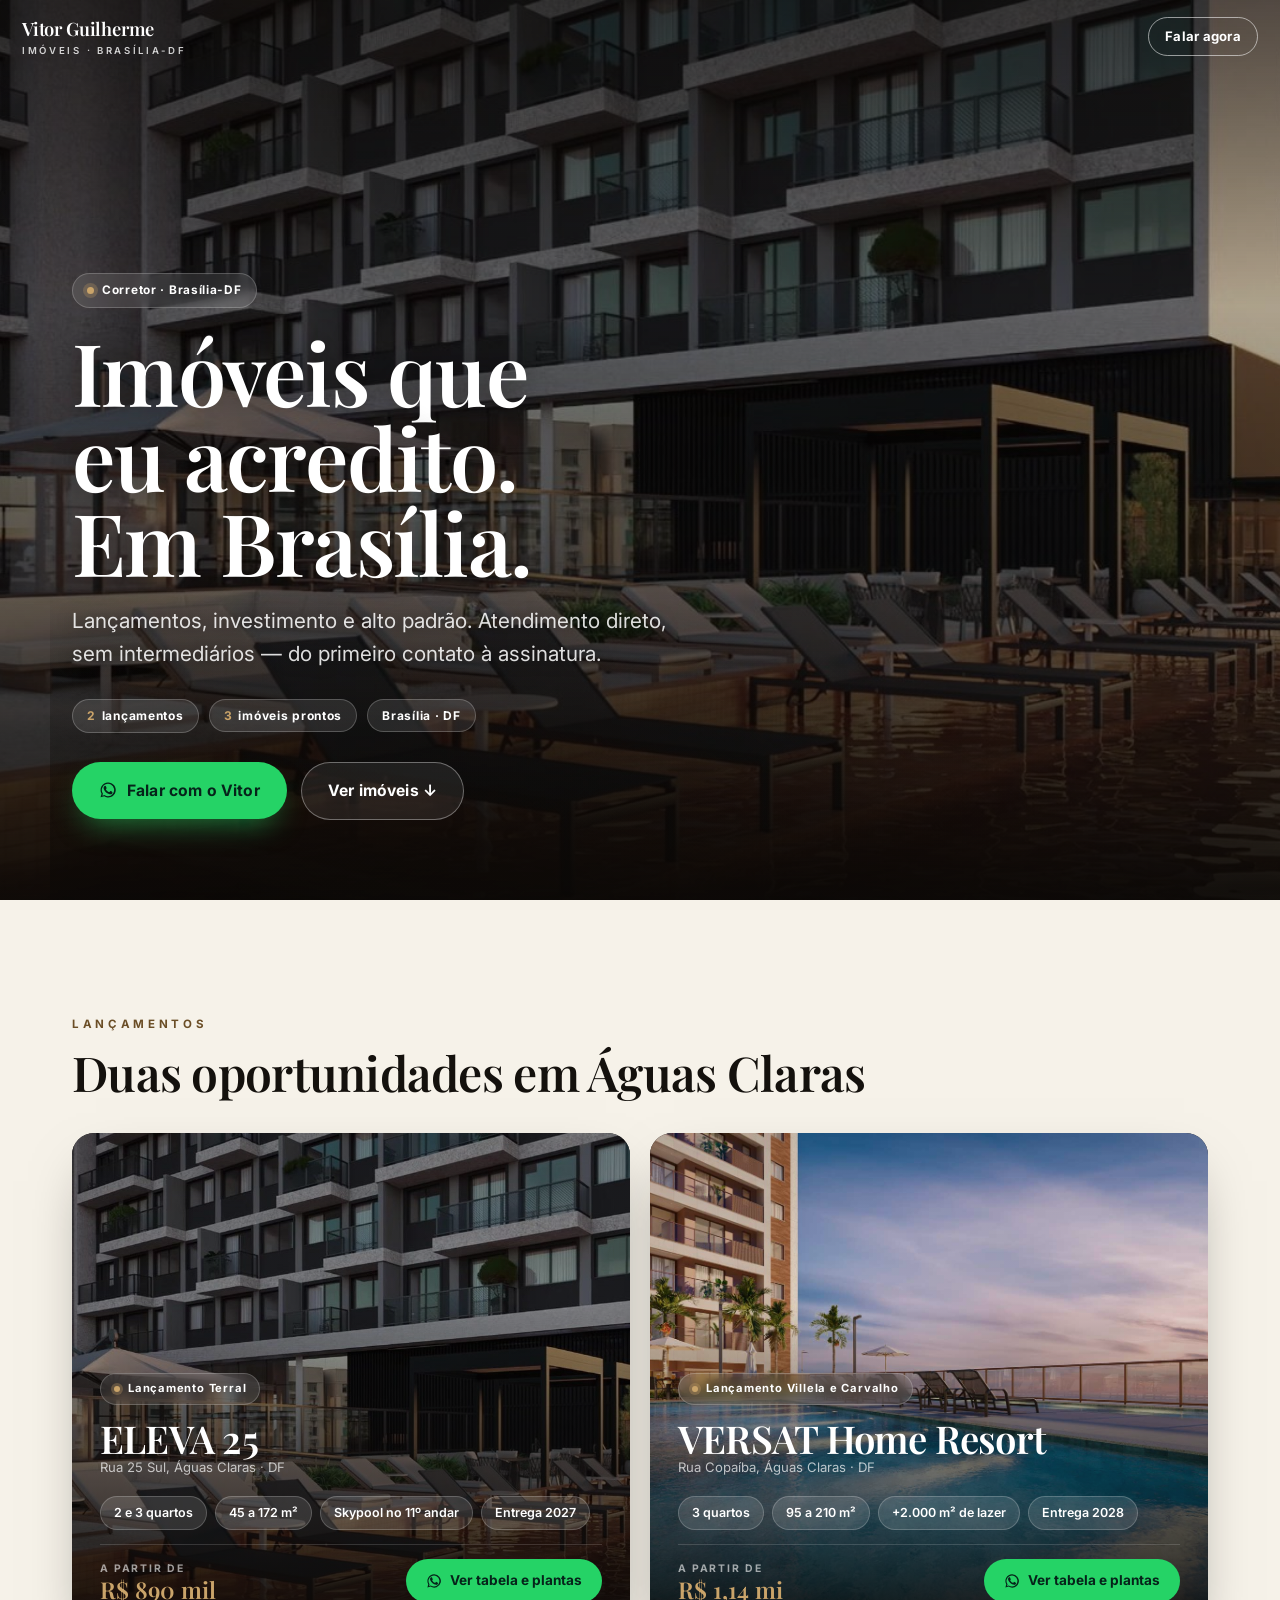
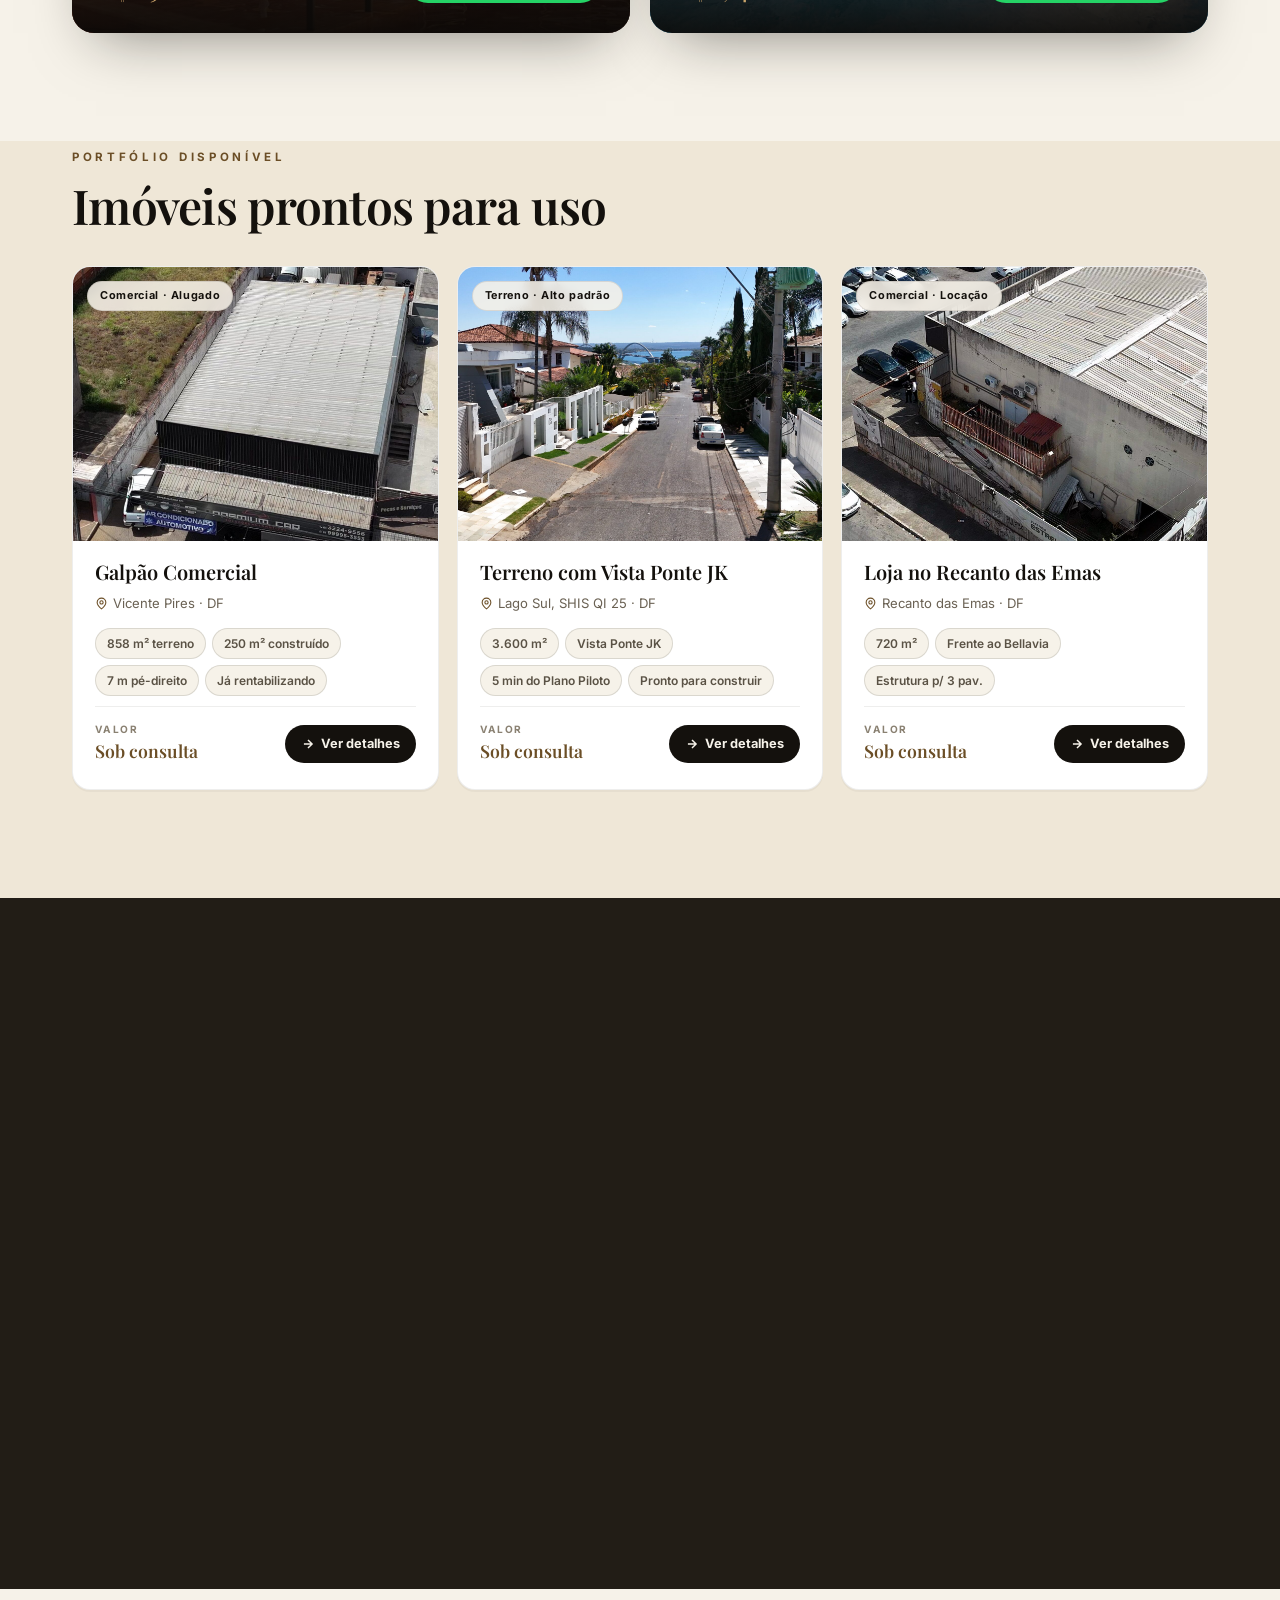
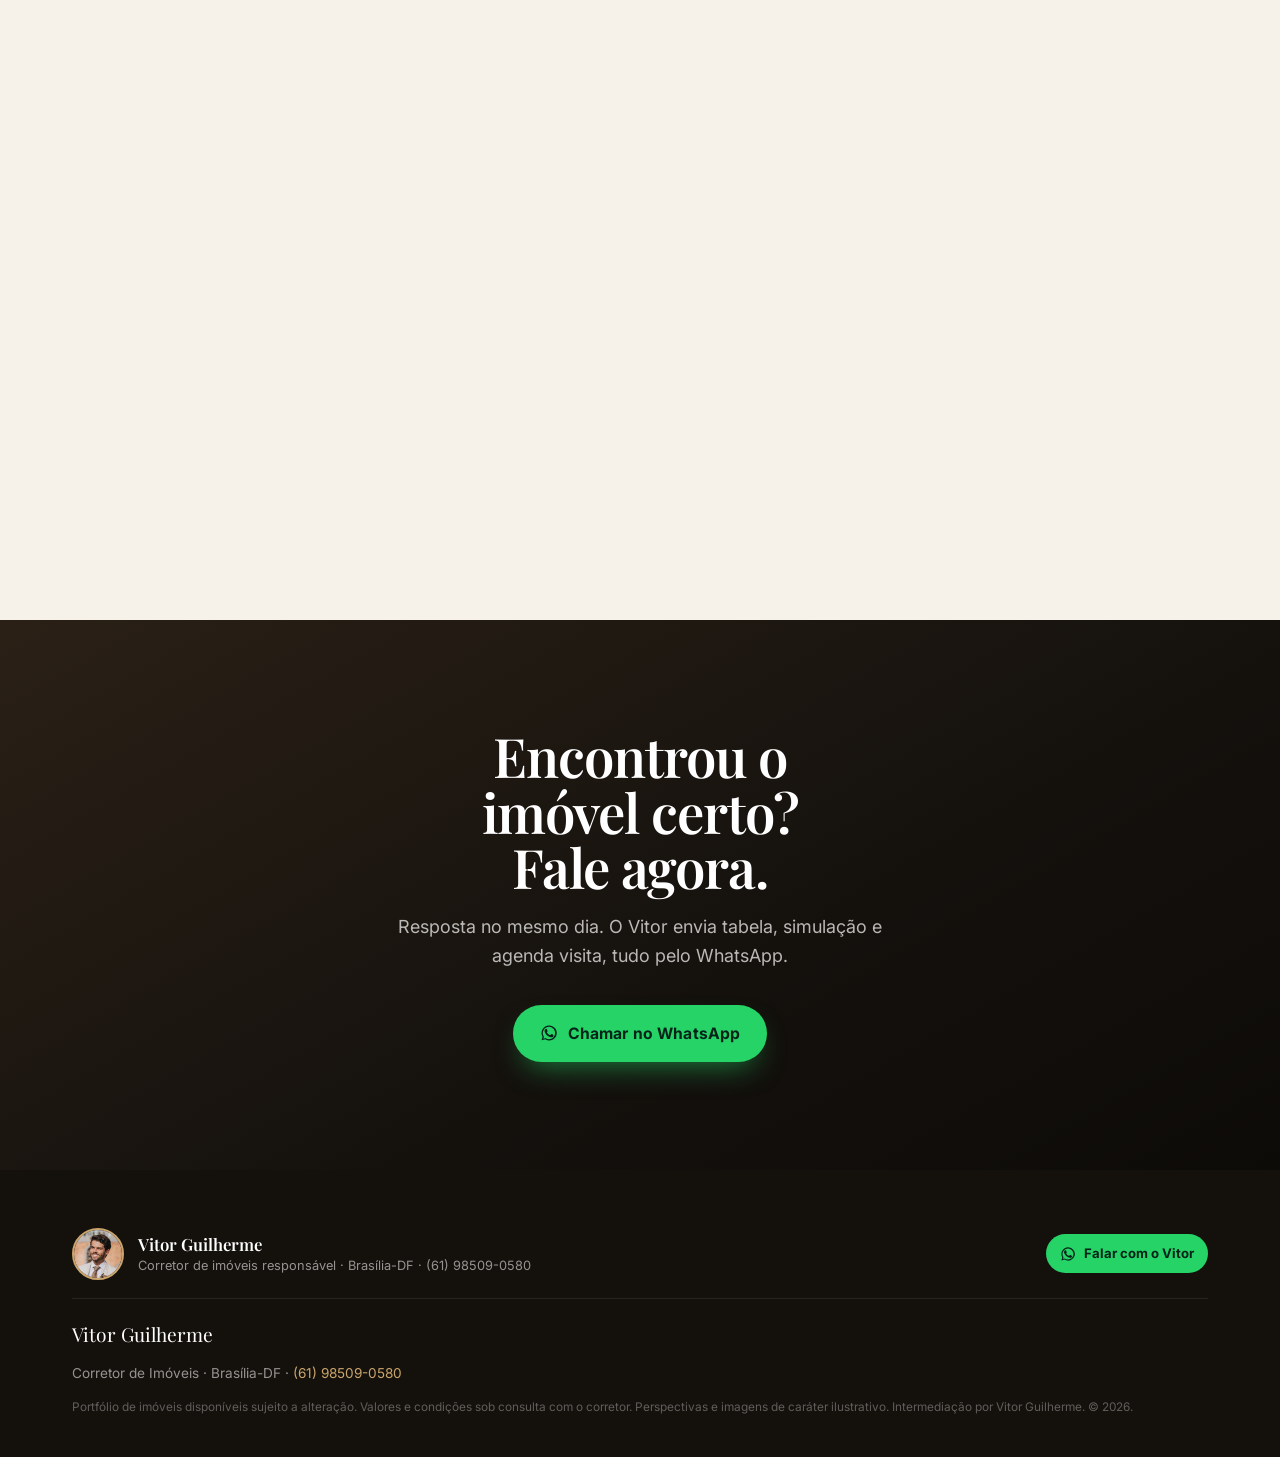
==== commit ec766380: "feat: Google Ads conversion tracking + GTM noscript em todas as LPs - app.js: adiciona gtag.js AW-18" ====
--- a/index.html
+++ b/index.html
@@ -171,6 +171,8 @@
 </style>
 </head>
 <body>
+<!-- Google Tag Manager (noscript) -->
+<noscript><iframe src="https://www.googletagmanager.com/ns.html?id=GTM-543P3VS8" height="0" width="0" style="display:none;visibility:hidden"></iframe></noscript>
 
 <header class="topbar">
   <a href="#" class="brand">Vitor Guilherme<small>Imóveis · Brasília-DF</small></a>
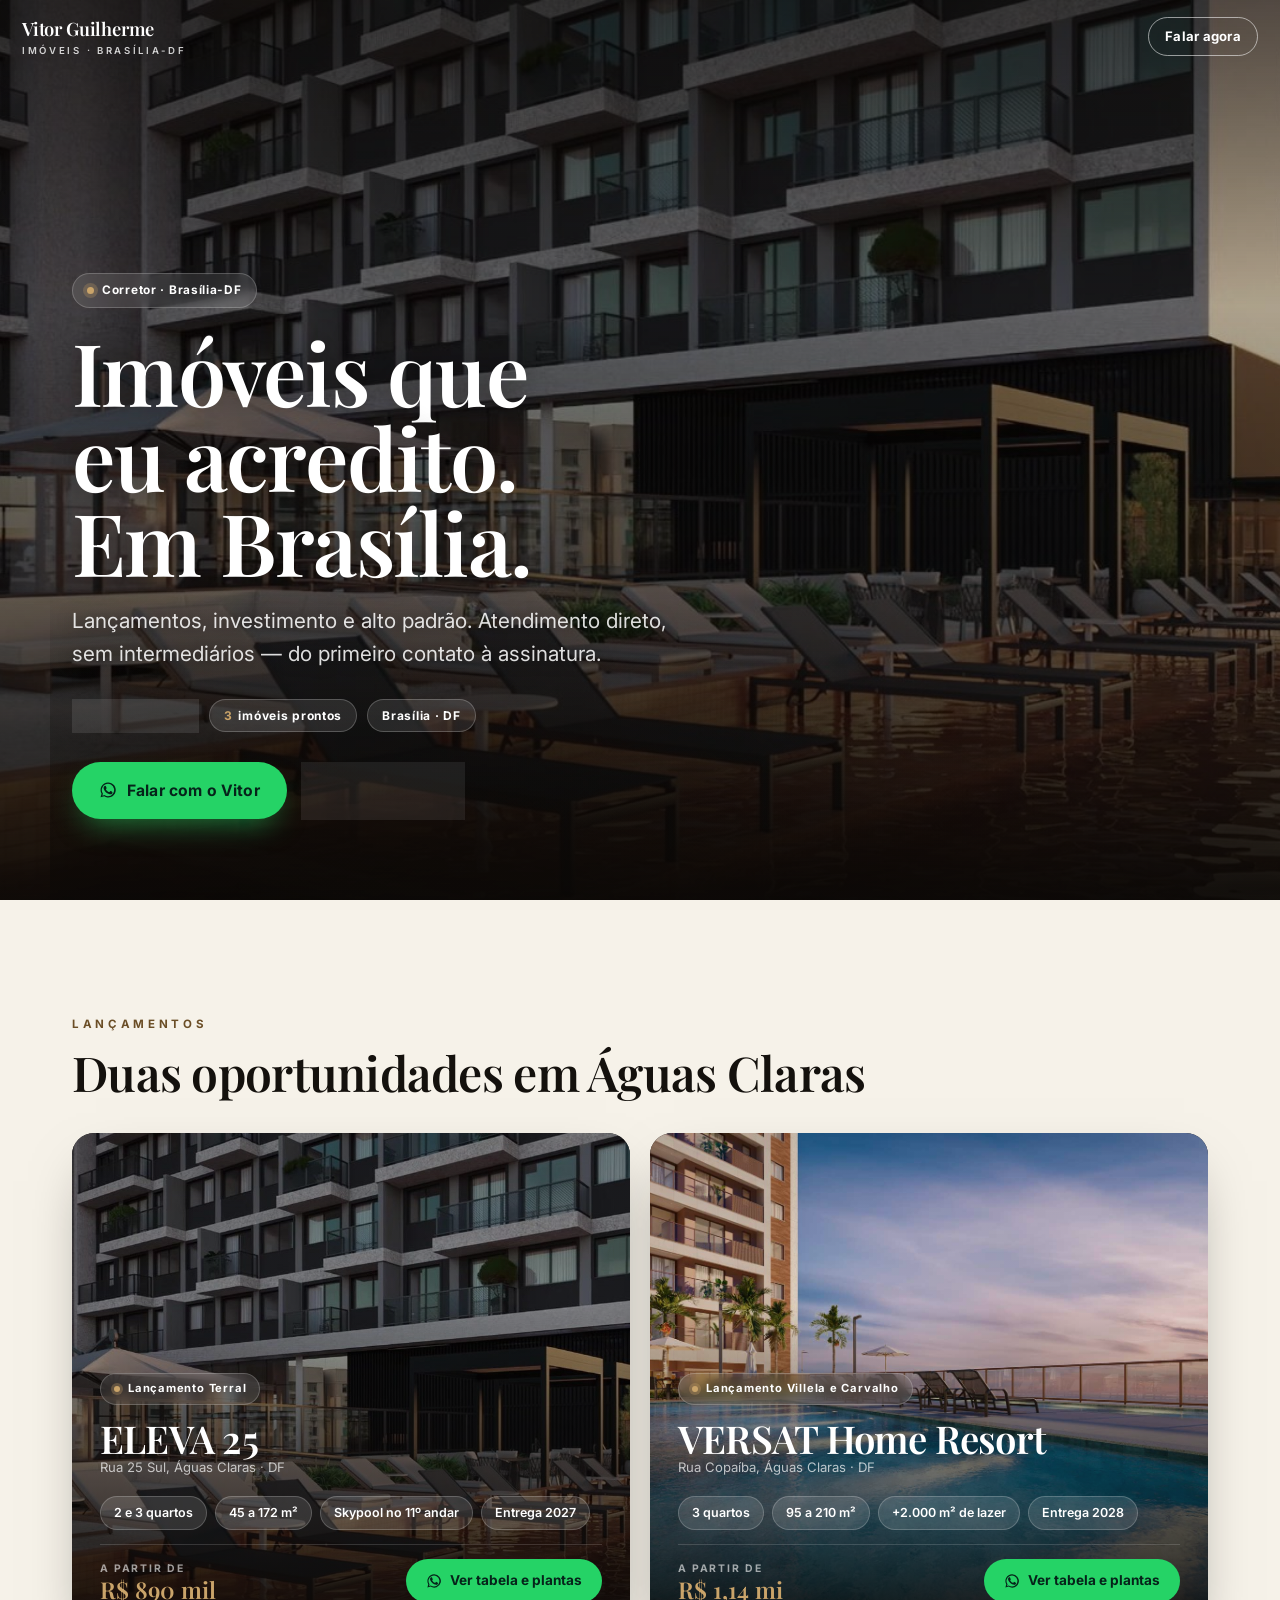
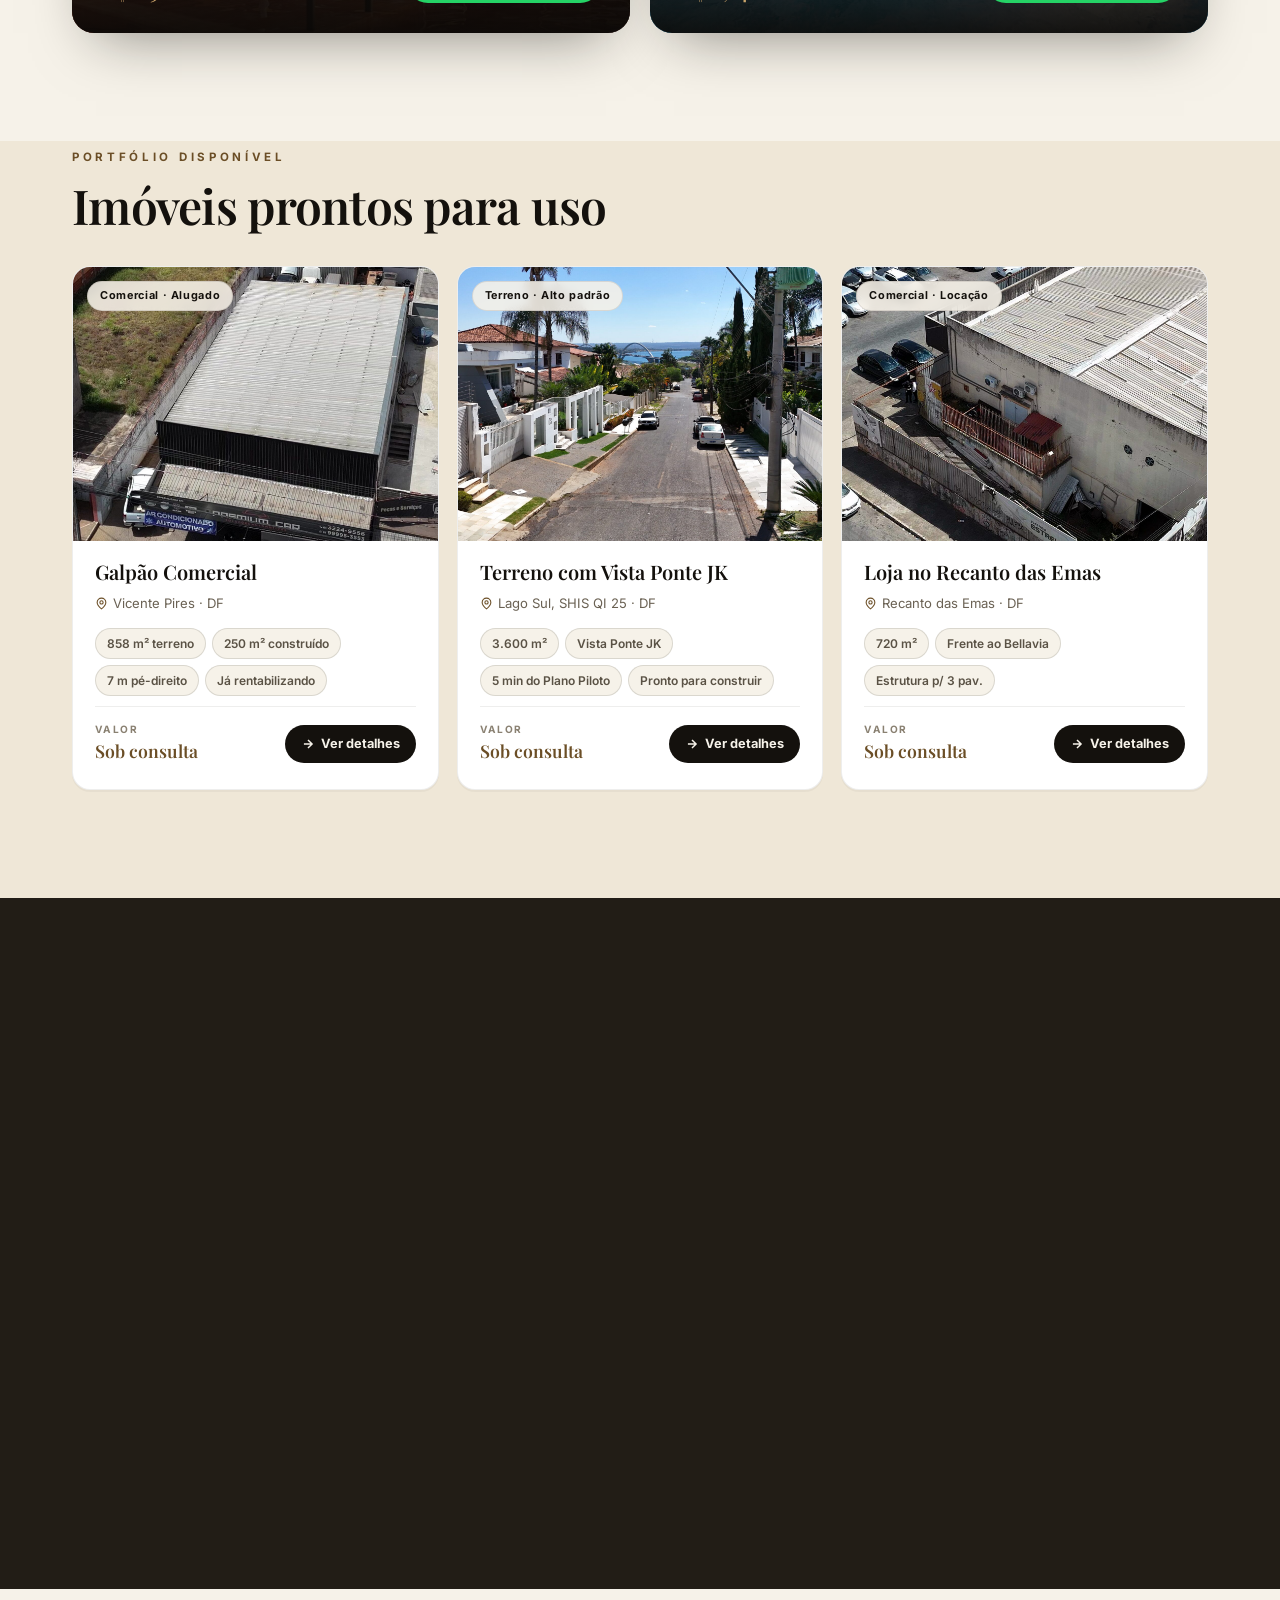
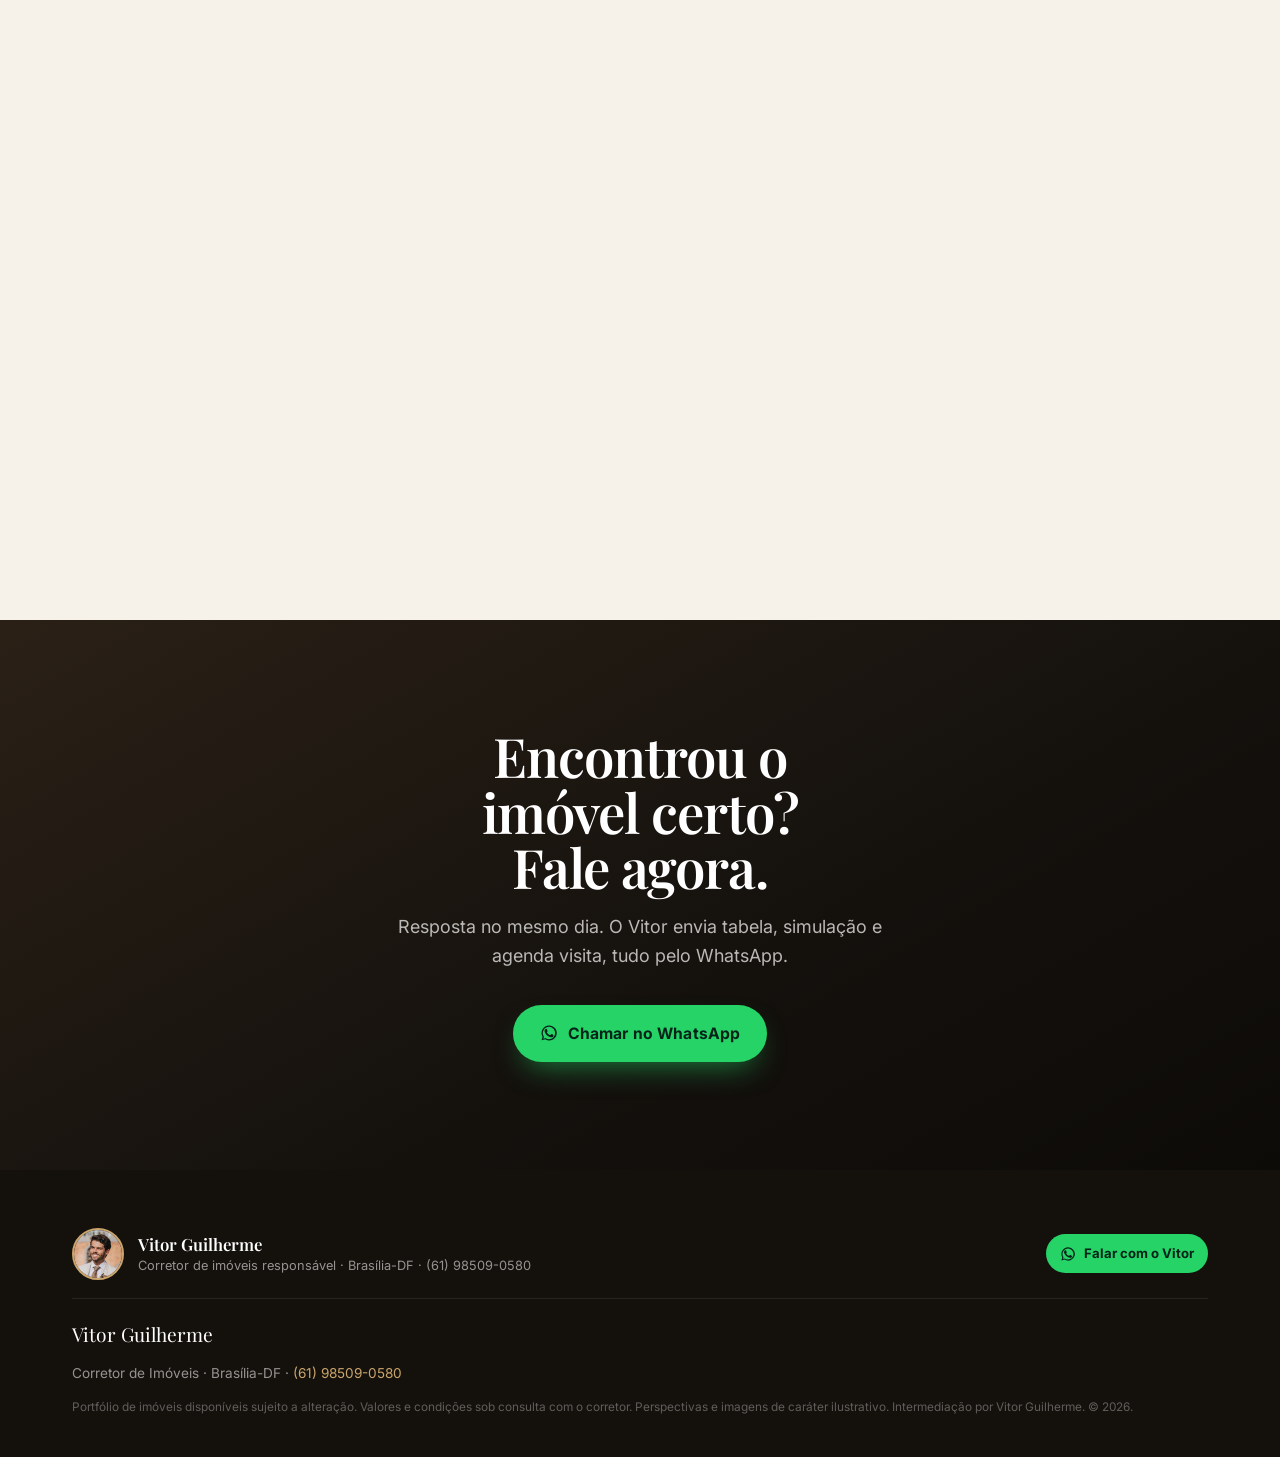
==== commit e78b2fef: "fix(leads): migrar endpoint para leads.expoente.marketing + fila local - LEAD_ENDPOINT agora https:/" ====
--- a/index.html
+++ b/index.html
@@ -12,7 +12,7 @@
 <link rel="preconnect" href="https://fonts.googleapis.com" />
 <link rel="preconnect" href="https://fonts.gstatic.com" crossorigin />
 <link href="https://fonts.googleapis.com/css2?family=Playfair+Display:ital,wght@0,400;0,500;0,600;0,700;0,800;0,900;1,400;1,500;1,600&family=Inter:wght@400;500;600;700;800&display=swap" rel="stylesheet" />
-<link rel="stylesheet" href="assets/styles.css" />
+<link rel="stylesheet" href="assets/styles.css?v=20260922e" />
 <style>
 /* ---- PORTFOLIO PAGE (home) ---- */
 
@@ -483,6 +483,6 @@
   <svg viewBox="0 0 24 24" fill="currentColor"><path d="M17.5 14.4c-.3-.2-1.7-.9-2-1-.3-.1-.5-.2-.7.1-.2.3-.7 1-.9 1.2-.2.2-.3.2-.6.1-1.7-.9-2.9-1.6-4-3.5-.3-.5.3-.5.8-1.6.1-.2 0-.4 0-.5 0-.2-.7-1.6-.9-2.2-.2-.6-.5-.5-.7-.5h-.6c-.2 0-.5.1-.8.4-.3.3-1 1-1 2.5s1.1 2.9 1.2 3.1c.2.2 2.1 3.2 5.1 4.5 1.9.8 2.6.9 3.5.8.6-.1 1.7-.7 1.9-1.4.2-.7.2-1.2.2-1.4-.1-.1-.3-.2-.6-.4z"/><path d="M12 2a10 10 0 0 0-8.6 15l-1.3 4.7 4.8-1.3A10 10 0 1 0 12 2zm0 18.2c-1.5 0-3-.4-4.3-1.2l-.3-.2-2.9.8.8-2.8-.2-.3A8.2 8.2 0 1 1 12 20.2z"/></svg>
 </a>
 
-<script src="assets/app.js"></script>
+<script src="assets/app.js?v=20260922e"></script>
 </body>
 </html>
--- a/assets/styles.css
+++ b/assets/styles.css
@@ -452,3 +452,56 @@
 }
 .hero--dim .hero h1, .hero--dim h1 { text-shadow: 0 2px 24px rgba(10,8,6,.45); }
 .hero--dim .sub { text-shadow: 0 1px 14px rgba(10,8,6,.5); }
+
+/* --- Lead modal gate (antes do WhatsApp) --- */
+html.vg-modal-open { overflow: hidden; }
+.vg-modal {
+  position: fixed; inset: 0; z-index: 200;
+  display: flex; align-items: flex-end; justify-content: center;
+  padding: 0; opacity: 0; pointer-events: none;
+  transition: opacity .25s var(--ease);
+}
+.vg-modal.is-open { opacity: 1; pointer-events: auto; }
+.vg-modal__backdrop {
+  position: absolute; inset: 0;
+  background: rgba(20,17,13,.55); backdrop-filter: blur(4px);
+}
+.vg-modal__panel {
+  position: relative; z-index: 1; width: 100%; max-width: 440px;
+  background: #fffdf8; border: 1px solid var(--line);
+  border-radius: 22px 22px 0 0;
+  box-shadow: var(--shadow);
+  padding: 22px 20px 28px;
+  transform: translateY(18px);
+  transition: transform .28s var(--ease);
+  max-height: min(92svh, 640px); overflow: auto;
+}
+.vg-modal.is-open .vg-modal__panel { transform: none; }
+.vg-modal__eyebrow {
+  font-size: .68rem; letter-spacing: .28em; text-transform: uppercase;
+  font-weight: 700; color: var(--bronze-ink); margin: 0 0 8px;
+}
+.vg-modal__panel h2 {
+  font-family: var(--font-disp); font-weight: 600; font-size: 1.55rem;
+  line-height: 1.15; letter-spacing: -.01em; margin: 0 0 8px;
+}
+.vg-modal__sub { font-size: .92rem; color: #6b6356; margin: 0 0 18px; line-height: 1.45; }
+.vg-modal__form { display: flex; flex-direction: column; gap: 12px; }
+.vg-field { display: flex; flex-direction: column; gap: 6px; font-size: .82rem; font-weight: 600; color: var(--ink); }
+.vg-field em { font-style: normal; font-weight: 500; opacity: .55; }
+.vg-field input {
+  width: 100%; padding: 13px 14px; font-size: 16px; font-family: var(--font-body);
+  color: var(--ink); background: #fff; border: 1px solid var(--line); border-radius: 12px;
+}
+.vg-field input:focus { outline: none; border-color: var(--bronze); box-shadow: 0 0 0 3px rgba(176,131,75,.16); }
+.vg-modal__err { color: #9c2b2b; font-size: .82rem; font-weight: 600; margin: 0; }
+.vg-modal__submit {
+  margin-top: 6px; width: 100%; padding: 15px 18px; border: none; border-radius: 100px;
+  background: var(--wa); color: #fff; font-family: var(--font-body); font-size: 1rem; font-weight: 700;
+  cursor: pointer; box-shadow: 0 12px 28px -12px rgba(37,211,102,.7);
+}
+.vg-modal__submit:hover { background: var(--wa-dark); }
+@media (min-width: 560px) {
+  .vg-modal { align-items: center; padding: 24px; }
+  .vg-modal__panel { border-radius: 18px; padding: 28px 26px 30px; }
+}
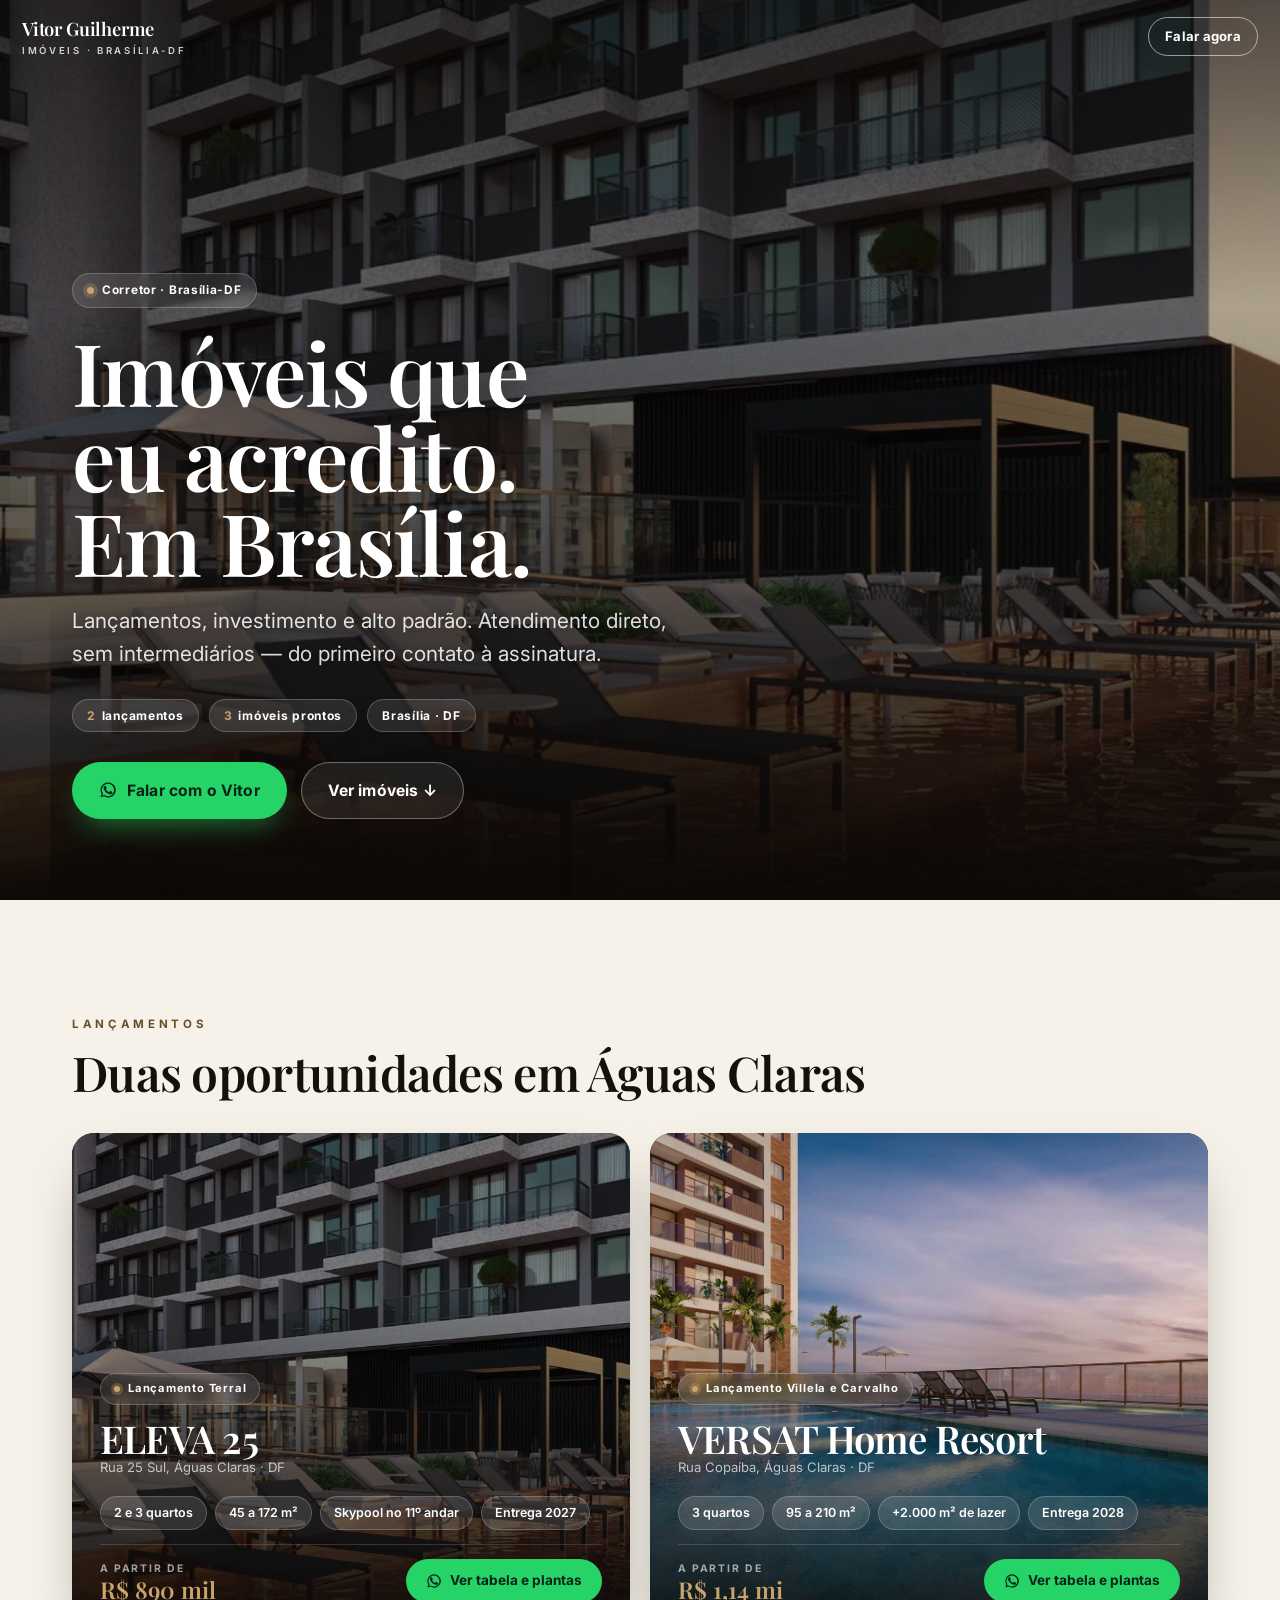
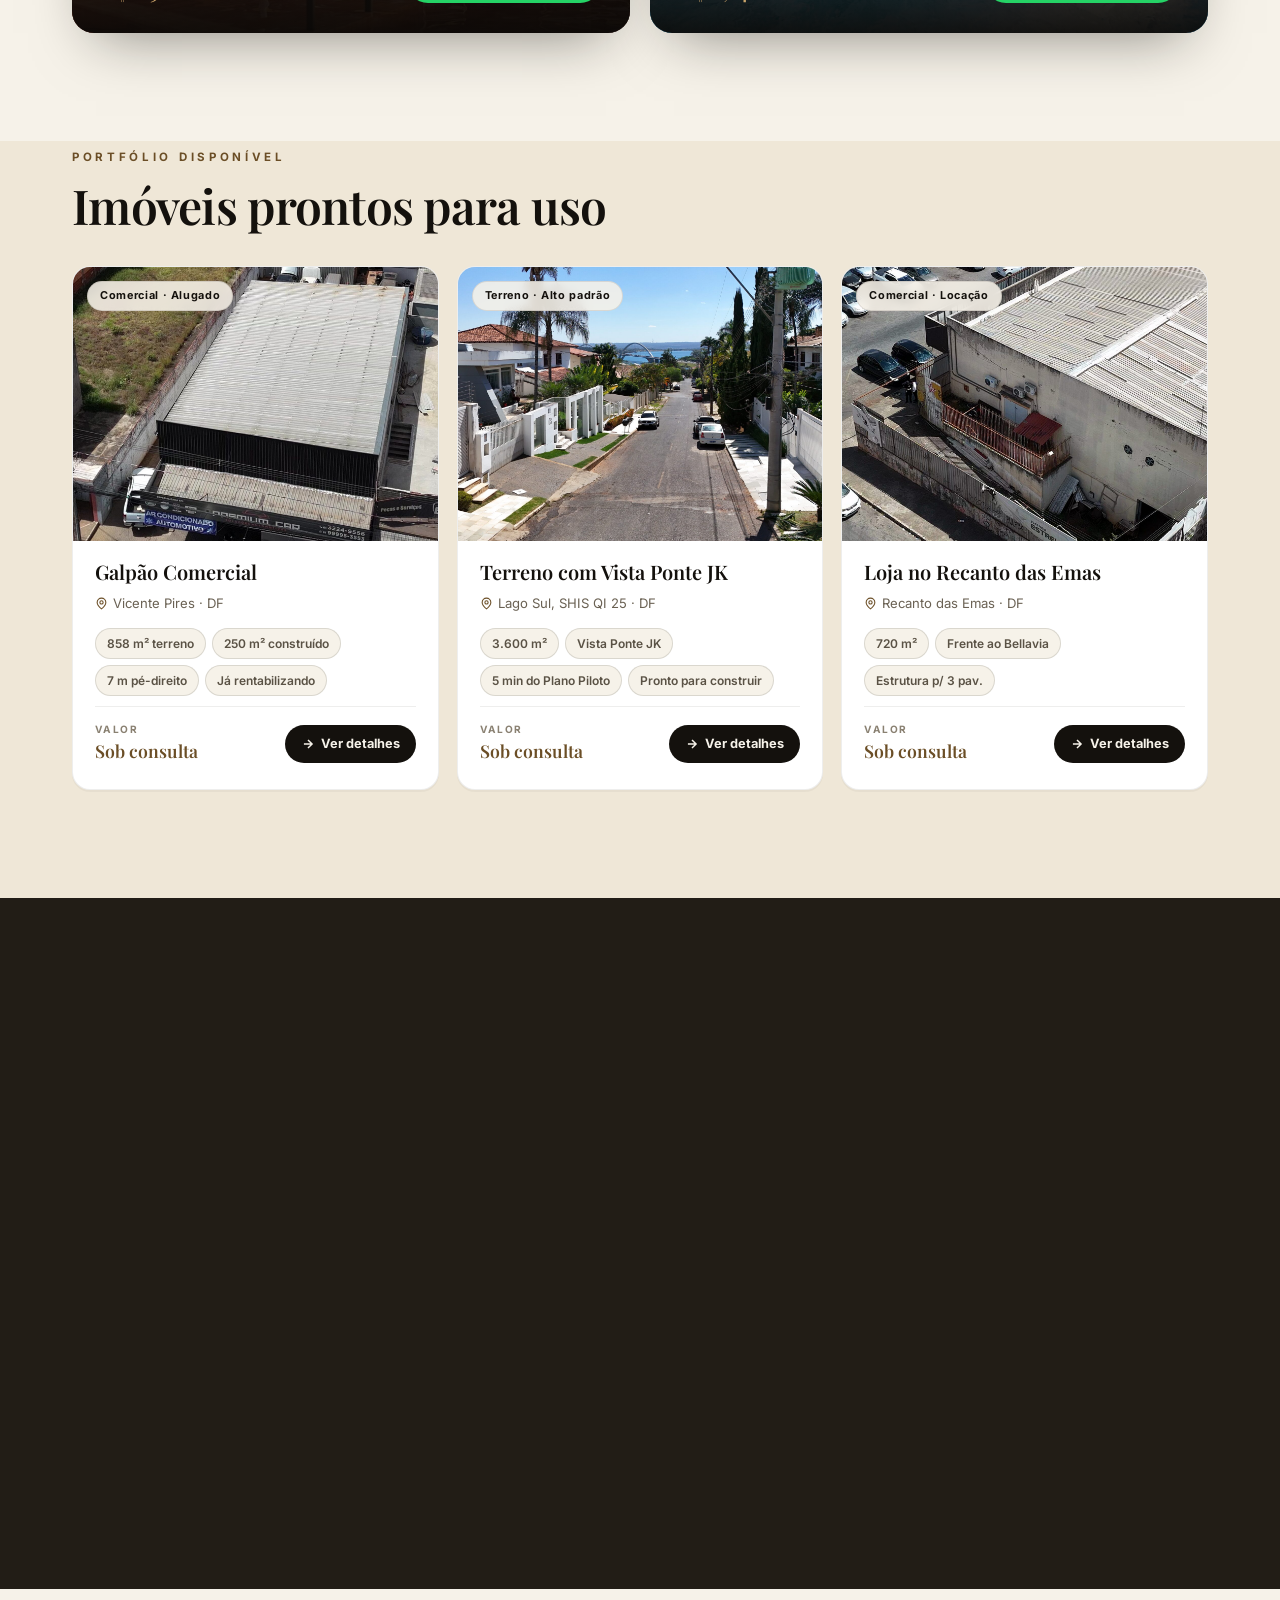
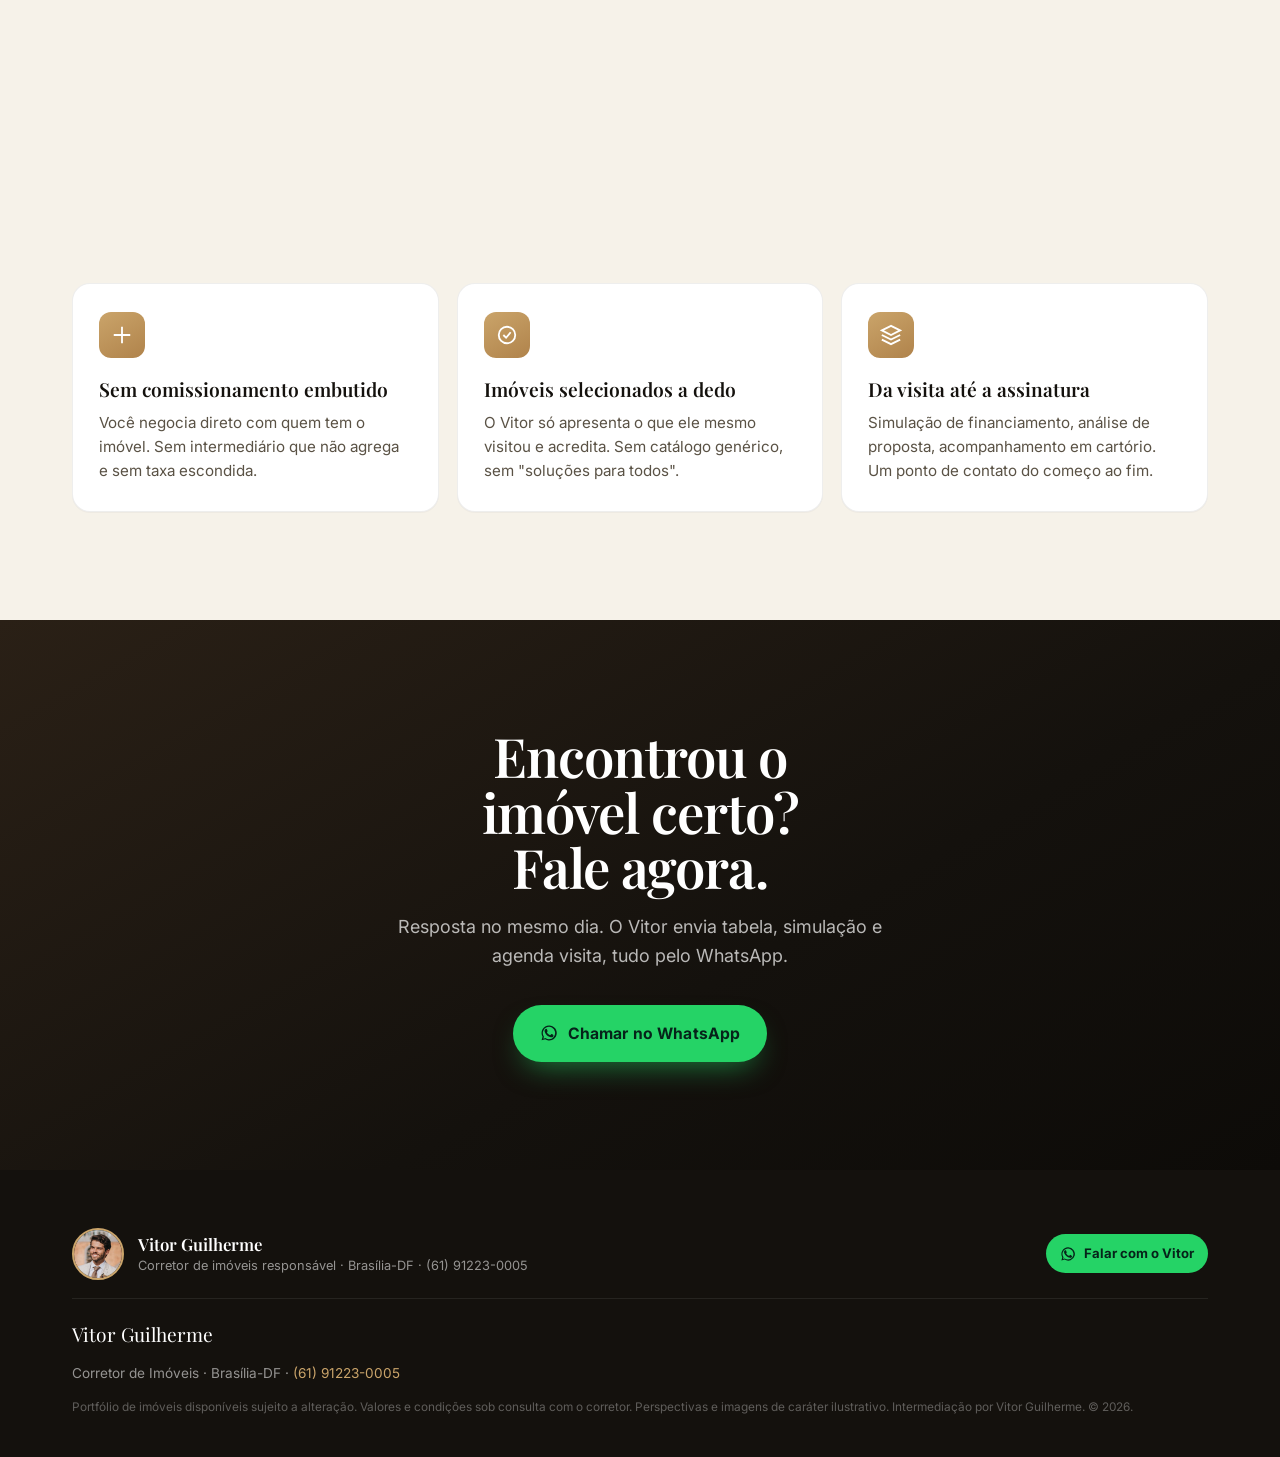
==== commit ee4d7fab: "fix(wa): número canônico Evolution 556191223005 em todas as LPs Troca 5561985090580/(61) 98509-0580 " ====
--- a/index.html
+++ b/index.html
@@ -12,7 +12,7 @@
 <link rel="preconnect" href="https://fonts.googleapis.com" />
 <link rel="preconnect" href="https://fonts.gstatic.com" crossorigin />
 <link href="https://fonts.googleapis.com/css2?family=Playfair+Display:ital,wght@0,400;0,500;0,600;0,700;0,800;0,900;1,400;1,500;1,600&family=Inter:wght@400;500;600;700;800&display=swap" rel="stylesheet" />
-<link rel="stylesheet" href="assets/styles.css?v=20260922e" />
+<link rel="stylesheet" href="assets/styles.css?v=20260922wa" />
 <style>
 /* ---- PORTFOLIO PAGE (home) ---- */
 
@@ -463,7 +463,7 @@
       <img src="assets/img/vitor-320.jpg" alt="Vitor Guilherme" width="52" height="52" />
       <div class="who">
         <b>Vitor Guilherme</b>
-        <span>Corretor de imóveis responsável · Brasília-DF · (61) 98509-0580</span>
+        <span>Corretor de imóveis responsável · Brasília-DF · (61) 91223-0005</span>
       </div>
       <a class="ft-wa" data-wa data-wa-msg="Olá Vitor! Vi sua página e quero falar com você.">
         <svg viewBox="0 0 24 24" fill="currentColor"><path d="M17.5 14.4c-.3-.2-1.7-.9-2-1-.3-.1-.5-.2-.7.1-.2.3-.7 1-.9 1.2-.2.2-.3.2-.6.1-1.7-.9-2.9-1.6-4-3.5-.3-.5.3-.5.8-1.6.1-.2 0-.4 0-.5 0-.2-.7-1.6-.9-2.2-.2-.6-.5-.5-.7-.5h-.6c-.2 0-.5.1-.8.4-.3.3-1 1-1 2.5s1.1 2.9 1.2 3.1c.2.2 2.1 3.2 5.1 4.5 1.9.8 2.6.9 3.5.8.6-.1 1.7-.7 1.9-1.4.2-.7.2-1.2.2-1.4-.1-.1-.3-.2-.6-.4z"/><path d="M12 2a10 10 0 0 0-8.6 15l-1.3 4.7 4.8-1.3A10 10 0 1 0 12 2zm0 18.2c-1.5 0-3-.4-4.3-1.2l-.3-.2-2.9.8.8-2.8-.2-.3A8.2 8.2 0 1 1 12 20.2z"/></svg>
@@ -471,7 +471,7 @@
       </a>
     </div>
     <div class="brand">Vitor Guilherme</div>
-    <div>Corretor de Imóveis · Brasília-DF · <a data-wa data-wa-msg="Olá Vitor!">(61) 98509-0580</a></div>
+    <div>Corretor de Imóveis · Brasília-DF · <a data-wa data-wa-msg="Olá Vitor!">(61) 91223-0005</a></div>
     <div class="disclaimer">
       Portfólio de imóveis disponíveis sujeito a alteração. Valores e condições sob consulta com o corretor. Perspectivas e imagens de caráter ilustrativo. Intermediação por Vitor Guilherme.
       © <span data-year>2026</span>.
@@ -483,6 +483,6 @@
   <svg viewBox="0 0 24 24" fill="currentColor"><path d="M17.5 14.4c-.3-.2-1.7-.9-2-1-.3-.1-.5-.2-.7.1-.2.3-.7 1-.9 1.2-.2.2-.3.2-.6.1-1.7-.9-2.9-1.6-4-3.5-.3-.5.3-.5.8-1.6.1-.2 0-.4 0-.5 0-.2-.7-1.6-.9-2.2-.2-.6-.5-.5-.7-.5h-.6c-.2 0-.5.1-.8.4-.3.3-1 1-1 2.5s1.1 2.9 1.2 3.1c.2.2 2.1 3.2 5.1 4.5 1.9.8 2.6.9 3.5.8.6-.1 1.7-.7 1.9-1.4.2-.7.2-1.2.2-1.4-.1-.1-.3-.2-.6-.4z"/><path d="M12 2a10 10 0 0 0-8.6 15l-1.3 4.7 4.8-1.3A10 10 0 1 0 12 2zm0 18.2c-1.5 0-3-.4-4.3-1.2l-.3-.2-2.9.8.8-2.8-.2-.3A8.2 8.2 0 1 1 12 20.2z"/></svg>
 </a>
 
-<script src="assets/app.js?v=20260922e"></script>
+<script src="assets/app.js?v=20260922wa"></script>
 </body>
 </html>
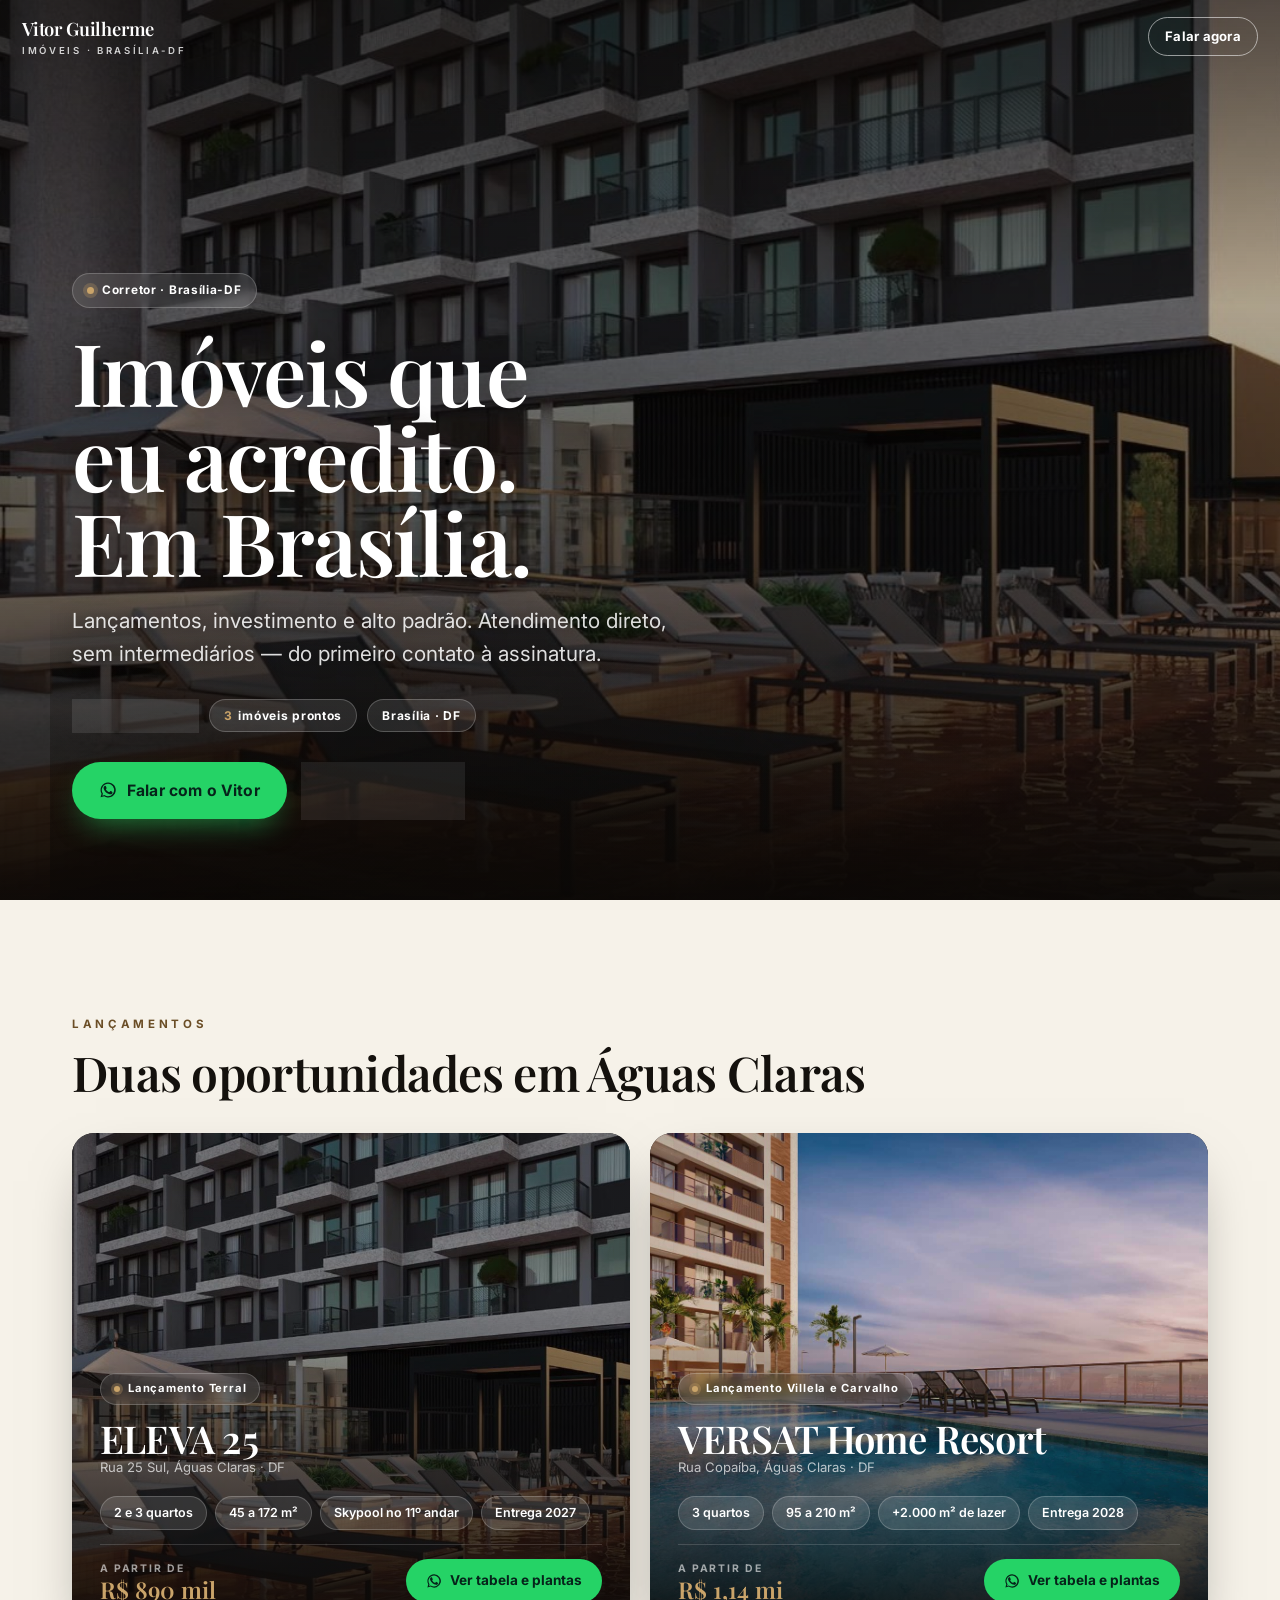
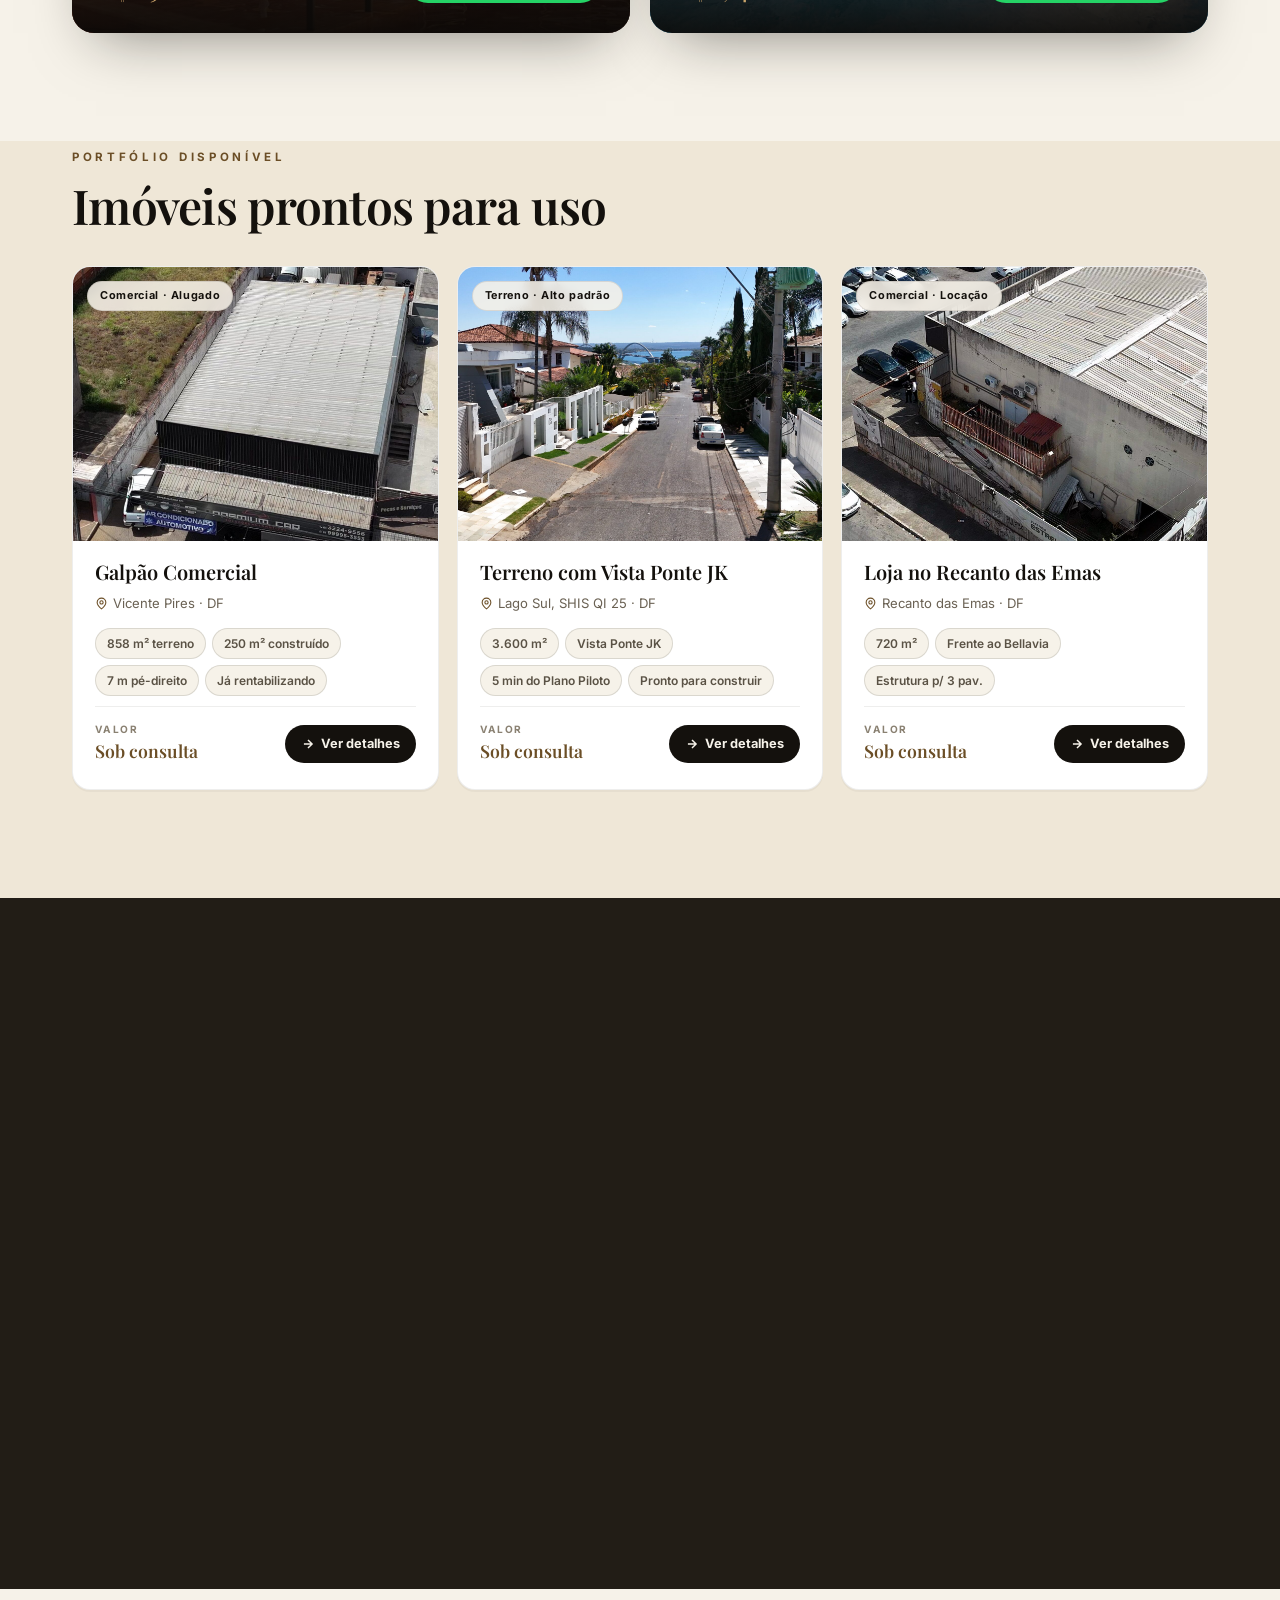
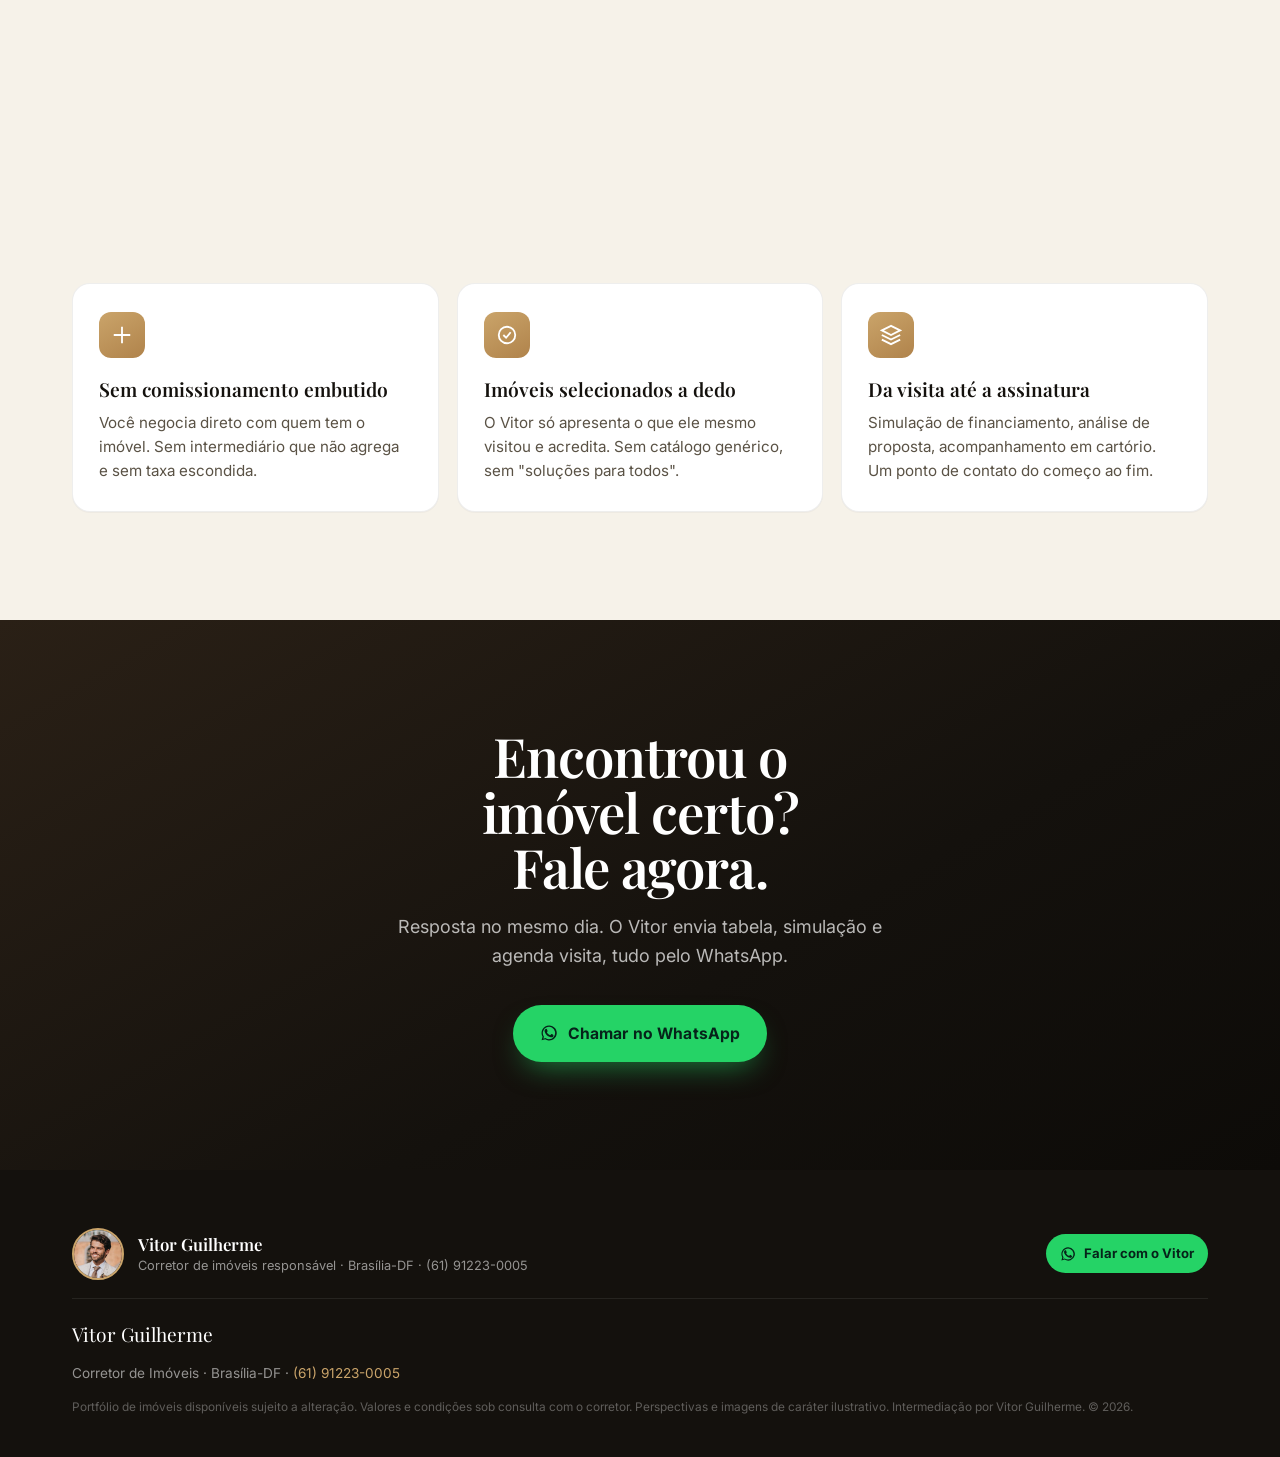
==== commit 3576afb8: "baseline: copia da box (producao atual) 2026-10-16" ====
--- a/index.html
+++ b/index.html
@@ -12,7 +12,7 @@
 <link rel="preconnect" href="https://fonts.googleapis.com" />
 <link rel="preconnect" href="https://fonts.gstatic.com" crossorigin />
 <link href="https://fonts.googleapis.com/css2?family=Playfair+Display:ital,wght@0,400;0,500;0,600;0,700;0,800;0,900;1,400;1,500;1,600&family=Inter:wght@400;500;600;700;800&display=swap" rel="stylesheet" />
-<link rel="stylesheet" href="assets/styles.css?v=20260922wa" />
+<link rel="stylesheet" href="assets/styles.css?v=20260922e" />
 <style>
 /* ---- PORTFOLIO PAGE (home) ---- */
 
@@ -483,6 +483,6 @@
   <svg viewBox="0 0 24 24" fill="currentColor"><path d="M17.5 14.4c-.3-.2-1.7-.9-2-1-.3-.1-.5-.2-.7.1-.2.3-.7 1-.9 1.2-.2.2-.3.2-.6.1-1.7-.9-2.9-1.6-4-3.5-.3-.5.3-.5.8-1.6.1-.2 0-.4 0-.5 0-.2-.7-1.6-.9-2.2-.2-.6-.5-.5-.7-.5h-.6c-.2 0-.5.1-.8.4-.3.3-1 1-1 2.5s1.1 2.9 1.2 3.1c.2.2 2.1 3.2 5.1 4.5 1.9.8 2.6.9 3.5.8.6-.1 1.7-.7 1.9-1.4.2-.7.2-1.2.2-1.4-.1-.1-.3-.2-.6-.4z"/><path d="M12 2a10 10 0 0 0-8.6 15l-1.3 4.7 4.8-1.3A10 10 0 1 0 12 2zm0 18.2c-1.5 0-3-.4-4.3-1.2l-.3-.2-2.9.8.8-2.8-.2-.3A8.2 8.2 0 1 1 12 20.2z"/></svg>
 </a>
 
-<script src="assets/app.js?v=20260922wa"></script>
+<script src="assets/app.js?v=20260922e"></script>
 </body>
 </html>
